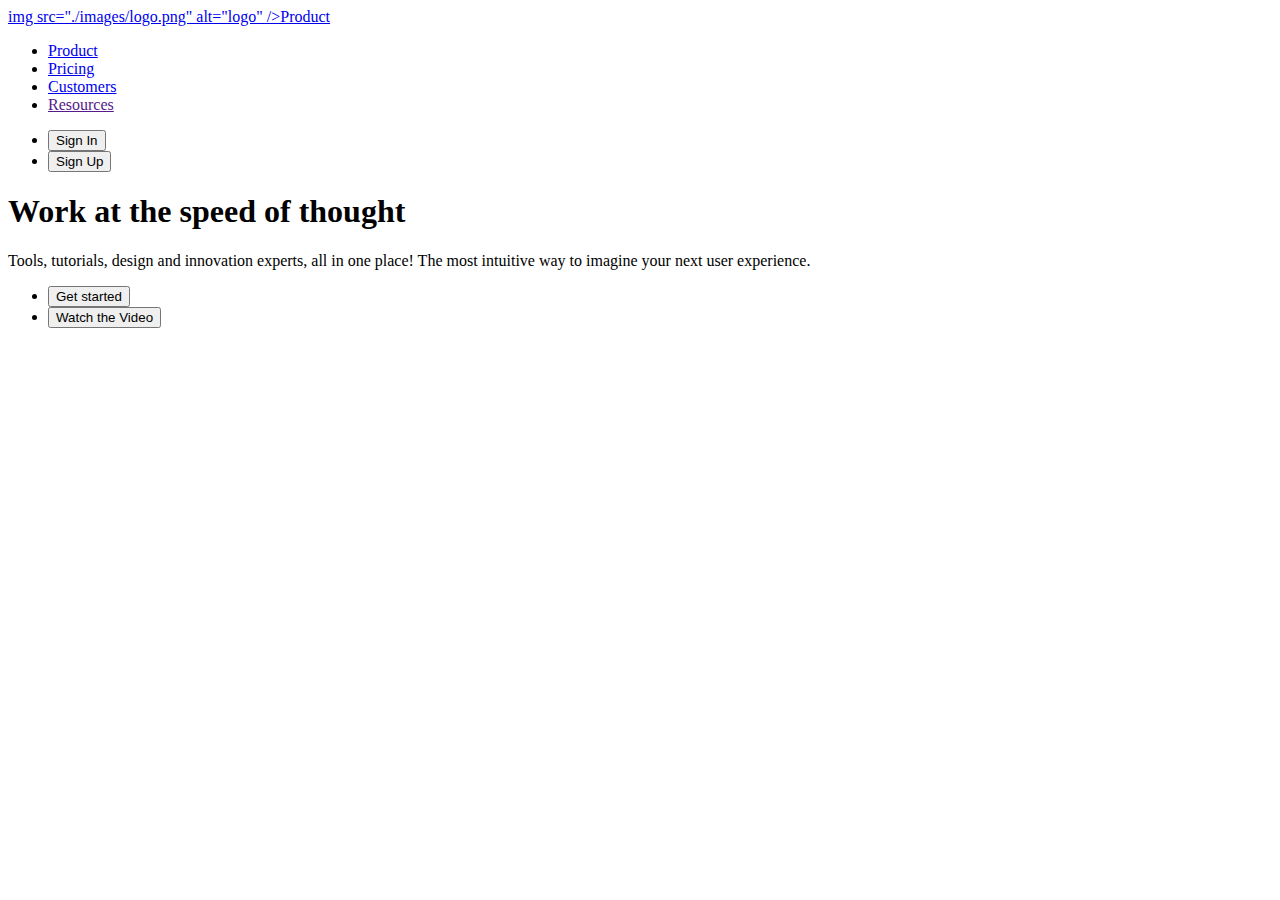
==== index.html @ 521ac5f7 "commit message" ====
<!DOCTYPE html>
<html lang="en">
  <head>
    <meta charset="UTF-8" />
    <meta name="viewport" content="width=device-width, initial-scale=1.0" />
    <title>Document</title>
  </head>
  <body>
    <header>
      <nav>
        <a href="./index.html">
          img src="./images/logo.png" alt="logo" />Product</a
        >

        <ul>
          <li><a href="./index.html">Product</a></li>
          <li><a href="./prices.html">Pricing</a></li>
          <li><a href="./customers.html">Customers</a></li>
          <li><a href="">Resources</a></li>
        </ul>
      </nav>
      <ul>
        <li><button>Sign In</button></li>
        <li><button>Sign Up</button></li>
      </ul>
    </header>
    <main>
      <section>
        <h1>Work at the speed of thought</h1>
        <p>
          Tools, tutorials, design and innovation experts, all in one place! The
          most intuitive way to imagine your next user experience.
        </p>
        <ul>
          <li><button>Get started</button></li>
          <li><button>Watch the Video</button></li>
        </ul>
      </section>
    </main>
    <footer></footer>
  </body>
</html>
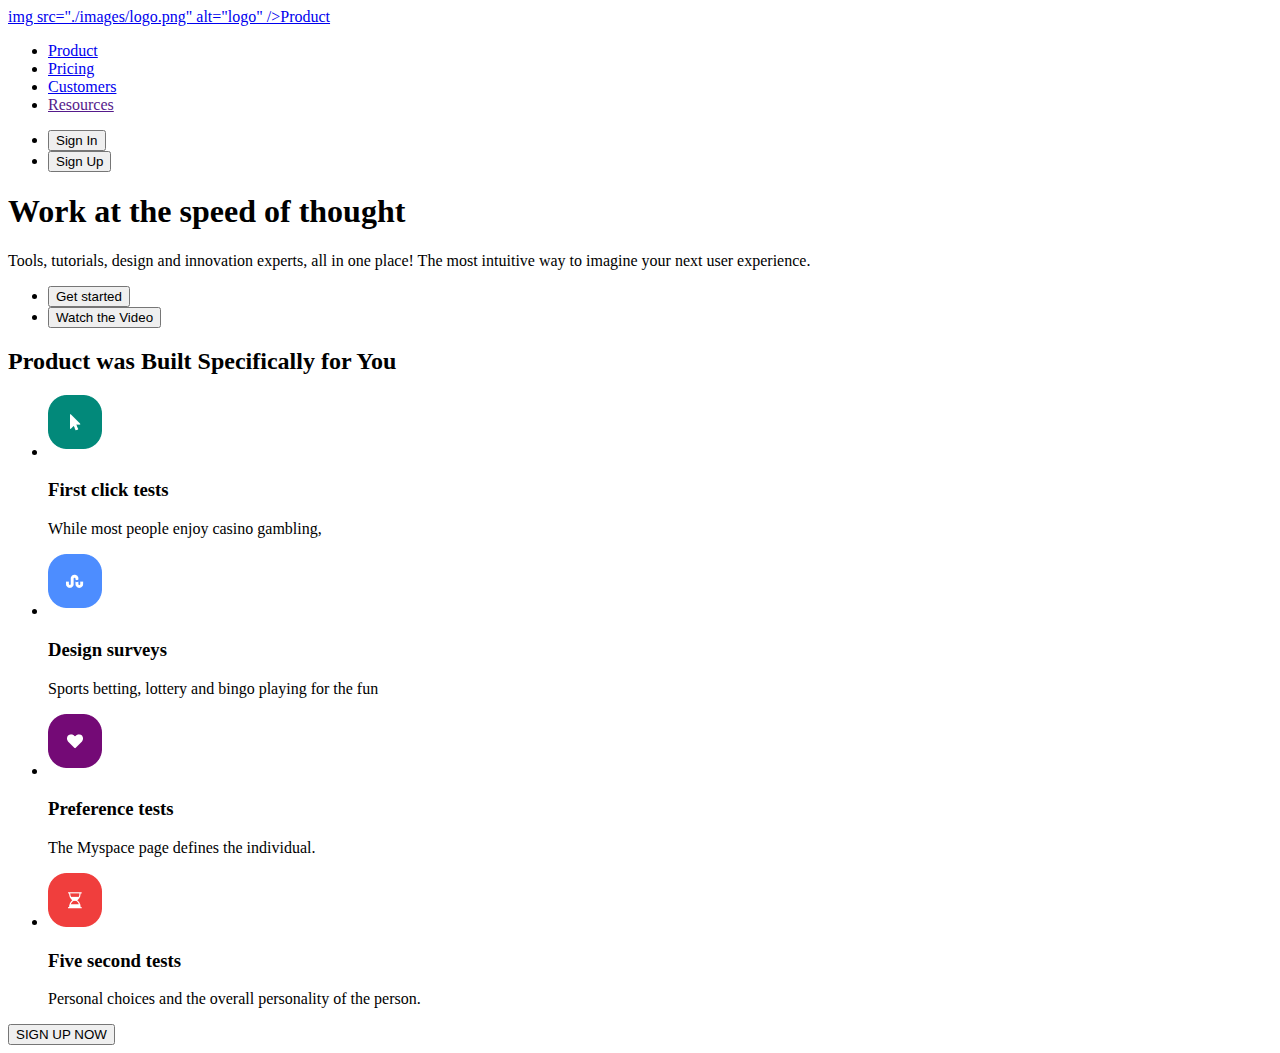
==== commit 3ded54c7: "commit message" ====
--- a/index.html
+++ b/index.html
@@ -36,6 +36,39 @@
           <li><button>Watch the Video</button></li>
         </ul>
       </section>
+      <section>
+        <h2>Product  was Built Specifically for You</h2>
+        <ul>
+          <li>
+            <img src="./images/icon-1.png" alt="" />
+            <h3>First click tests</h3>
+            <p>
+              While most people enjoy casino gambling,
+            </p>
+          </li>
+          <li>
+            <img src="./images/icon-2.png" alt="" />
+            <h3>Design surveys</h3>
+            <p>
+              Sports betting, lottery and bingo playing for the fun
+            </p>
+          </li>
+          <li>
+            <img src="./images/icon-3.png" alt="" />
+            <h3>Preference tests</h3>
+            <p>
+              The Myspace page defines the individual.
+            </p>
+          </li>
+          <li>
+            <img src="./images/icon-4.png" alt="" />
+            <h3>Five second tests</h3>
+            <p>
+              Personal choices and the overall personality of the person. 
+            </p>
+          </li>
+        </ul>
+        <button>SIGN UP NOW</button>
     </main>
     <footer></footer>
   </body>
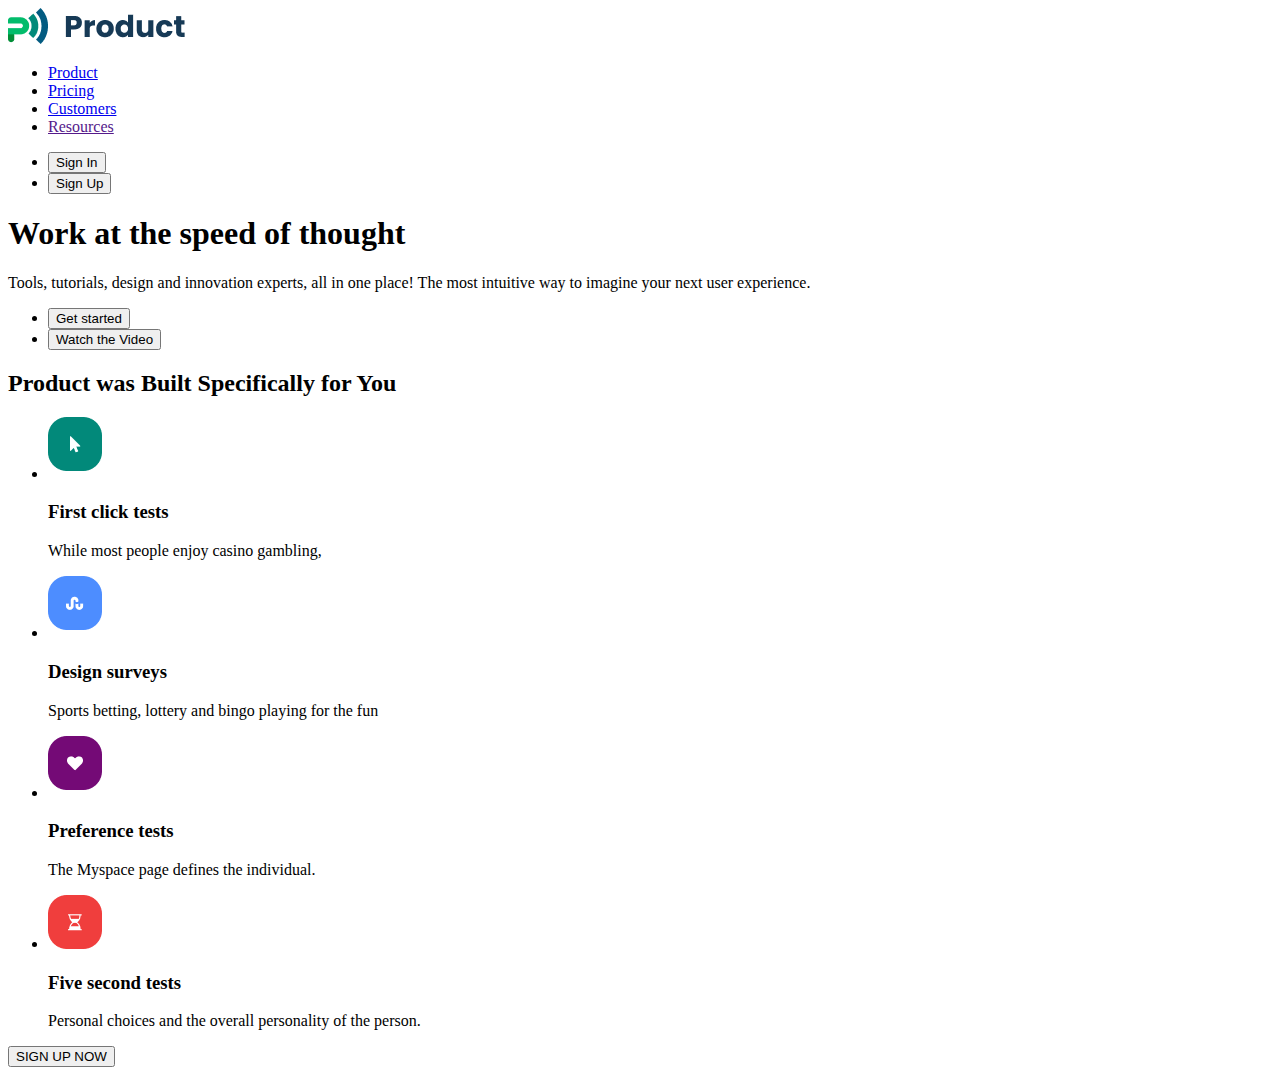
==== commit 0d387e07: "commit message" ====
--- a/index.html
+++ b/index.html
@@ -9,8 +9,8 @@
     <header>
       <nav>
         <a href="./index.html">
-          img src="./images/logo.png" alt="logo" />Product</a
-        >
+          <img src="./images/logo.png" alt="logo" />
+        </a>
 
         <ul>
           <li><a href="./index.html">Product</a></li>
@@ -36,40 +36,32 @@
           <li><button>Watch the Video</button></li>
         </ul>
       </section>
-      <section>
-        <h2>Product  was Built Specifically for You</h2>
-        <ul>
-          <li>
-            <img src="./images/icon-1.png" alt="" />
-            <h3>First click tests</h3>
-            <p>
-              While most people enjoy casino gambling,
-            </p>
-          </li>
-          <li>
-            <img src="./images/icon-2.png" alt="" />
-            <h3>Design surveys</h3>
-            <p>
-              Sports betting, lottery and bingo playing for the fun
-            </p>
-          </li>
-          <li>
-            <img src="./images/icon-3.png" alt="" />
-            <h3>Preference tests</h3>
-            <p>
-              The Myspace page defines the individual.
-            </p>
-          </li>
-          <li>
-            <img src="./images/icon-4.png" alt="" />
-            <h3>Five second tests</h3>
-            <p>
-              Personal choices and the overall personality of the person. 
-            </p>
-          </li>
-        </ul>
-        <button>SIGN UP NOW</button>
     </main>
-    <footer></footer>
+    <section>
+      <h2>Product was Built Specifically for You</h2>
+      <ul>
+        <li>
+          <img src="./images/icon-1.png" alt="" />
+          <h3>First click tests</h3>
+          <p>While most people enjoy casino gambling,</p>
+        </li>
+        <li>
+          <img src="./images/icon-2.png" alt="" />
+          <h3>Design surveys</h3>
+          <p>Sports betting, lottery and bingo playing for the fun</p>
+        </li>
+        <li>
+          <img src="./images/icon-3.png" alt="" />
+          <h3>Preference tests</h3>
+          <p>The Myspace page defines the individual.</p>
+        </li>
+        <li>
+          <img src="./images/icon-4.png" alt="" />
+          <h3>Five second tests</h3>
+          <p>Personal choices and the overall personality of the person.</p>
+        </li>
+      </ul>
+      <button>SIGN UP NOW</button>
+    </section>
   </body>
 </html>
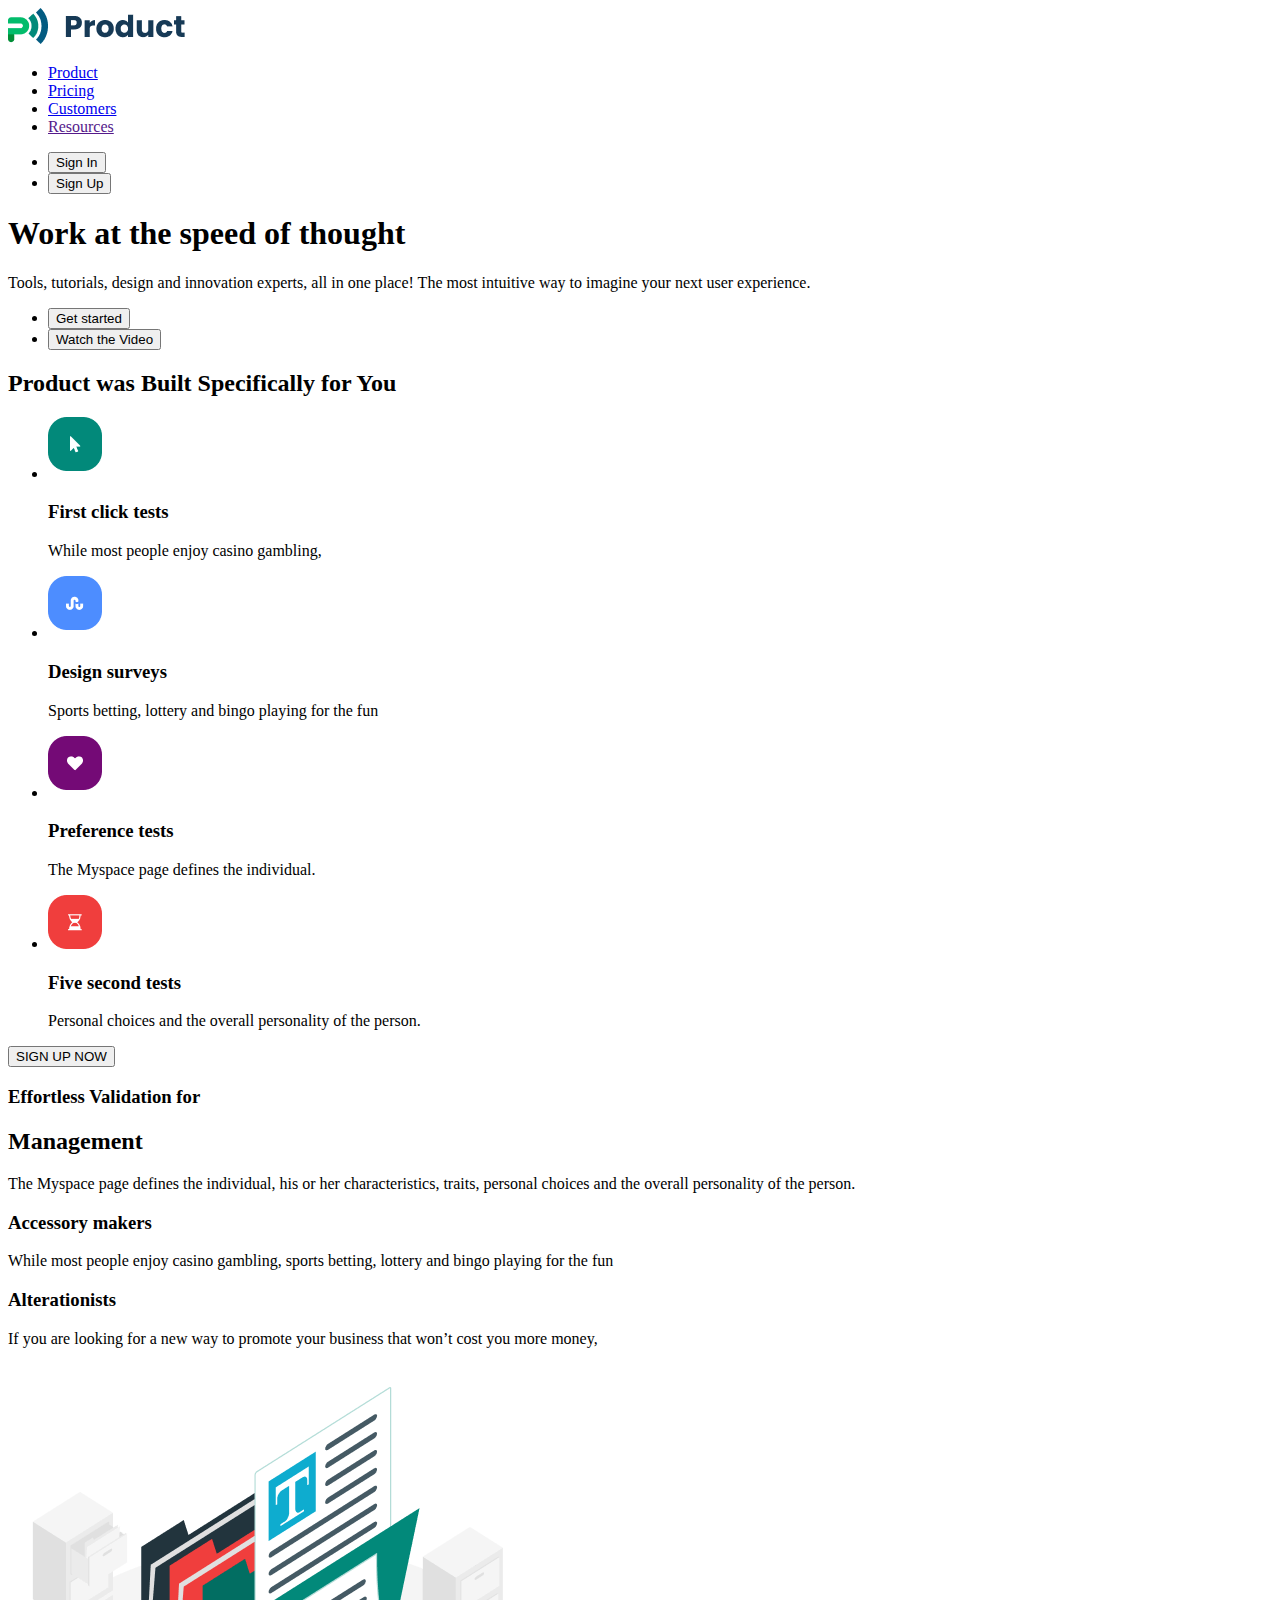
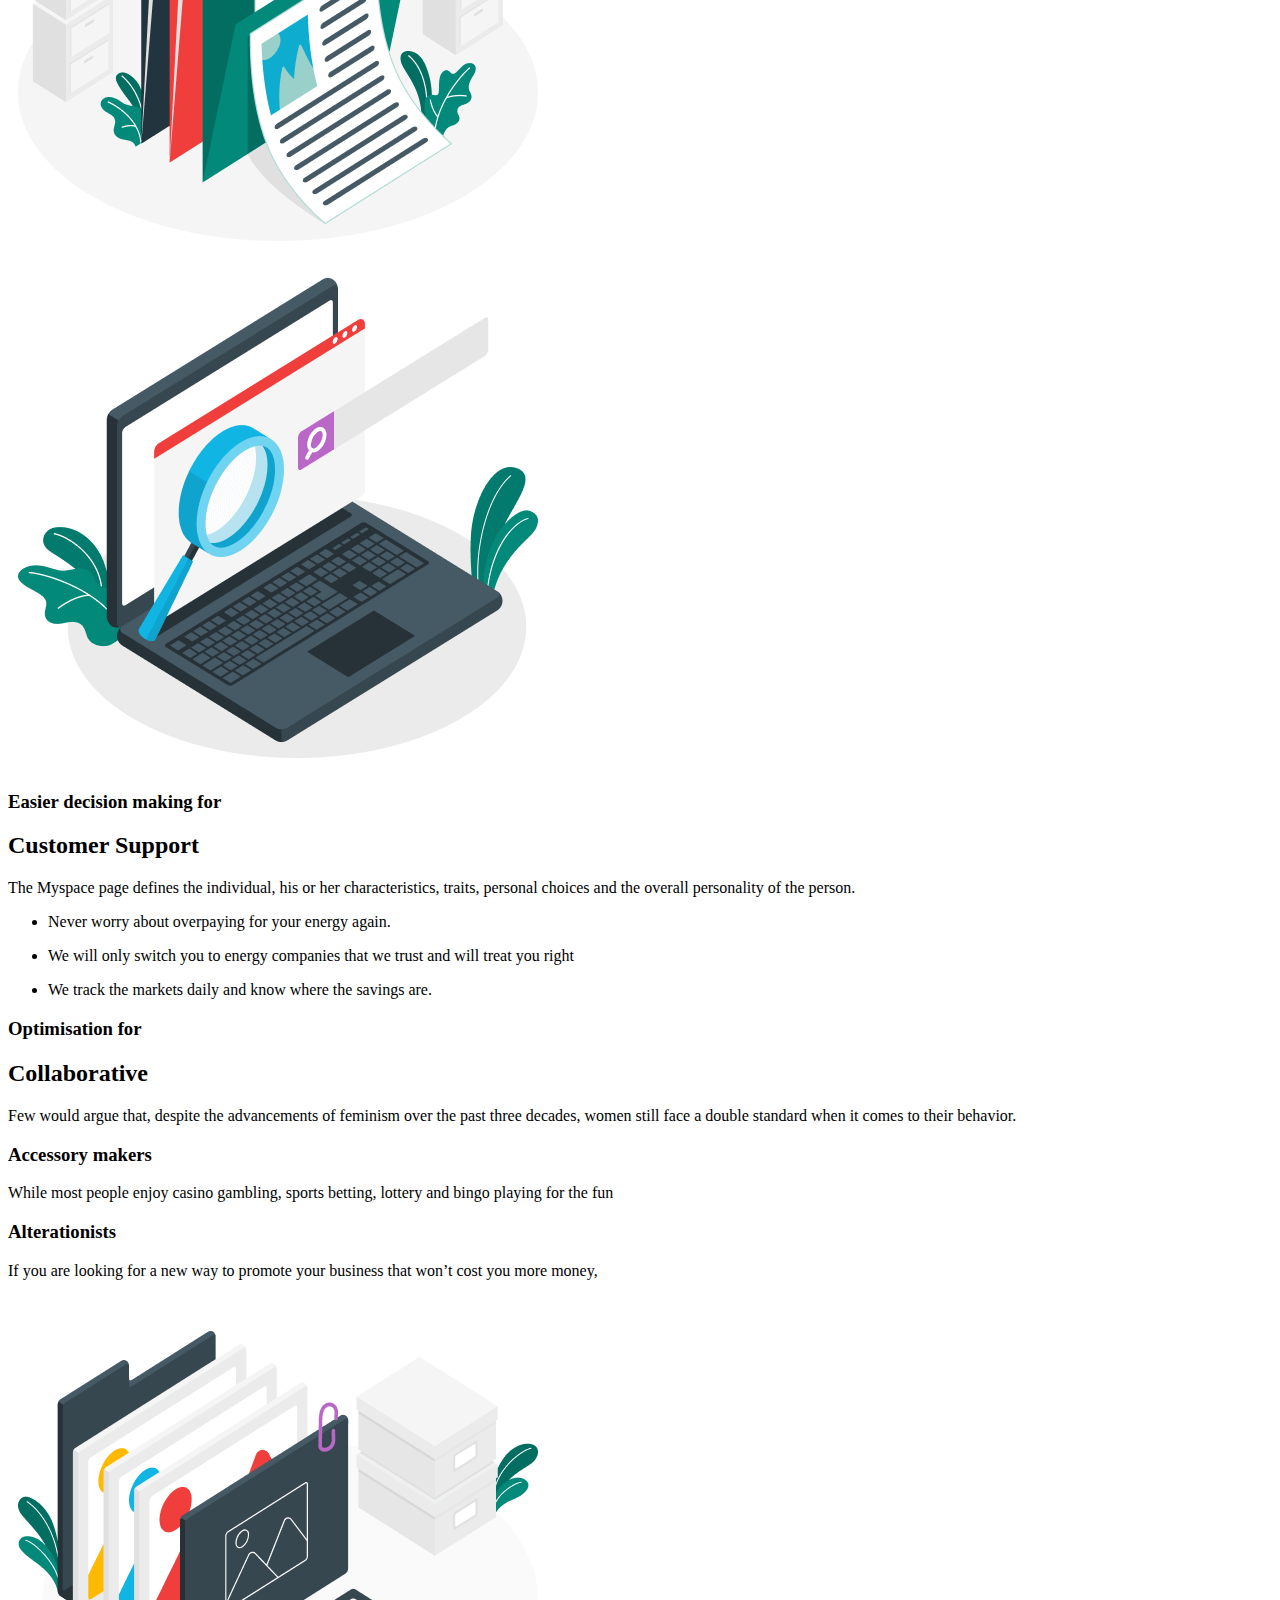
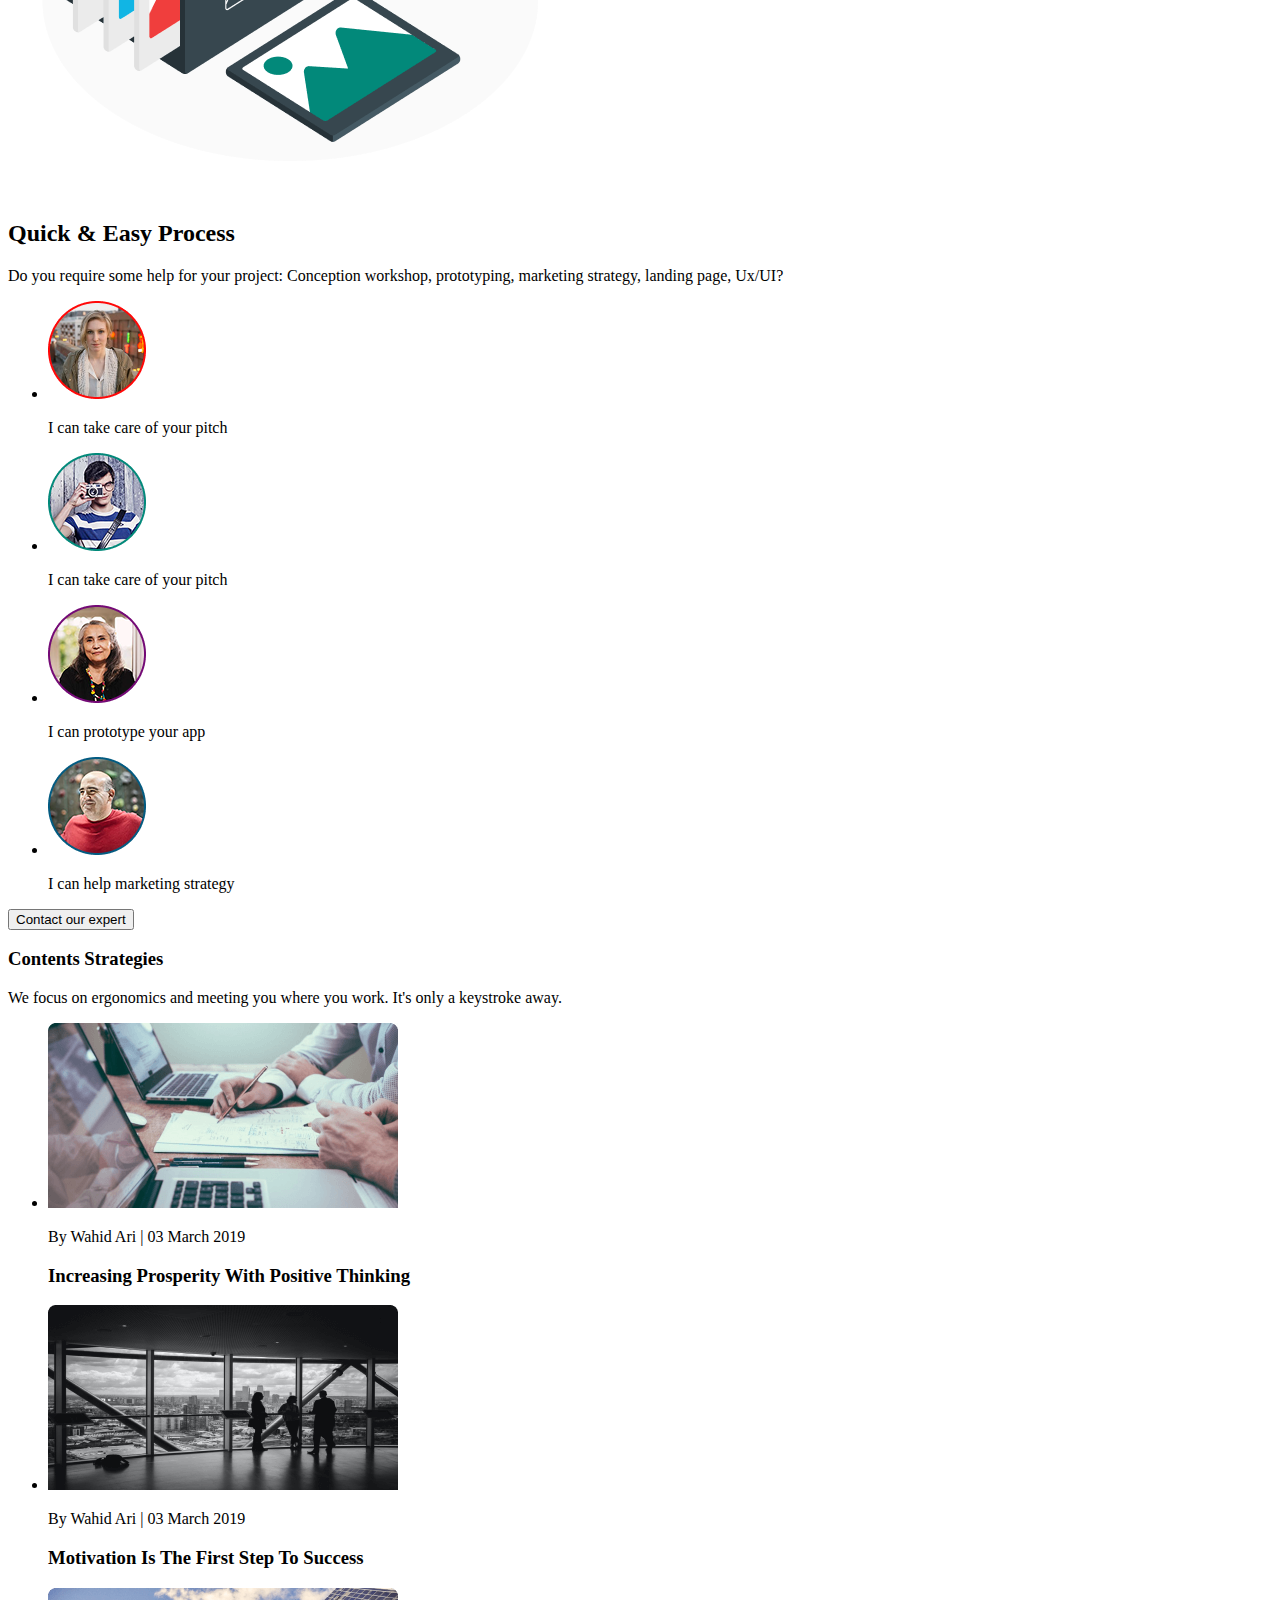
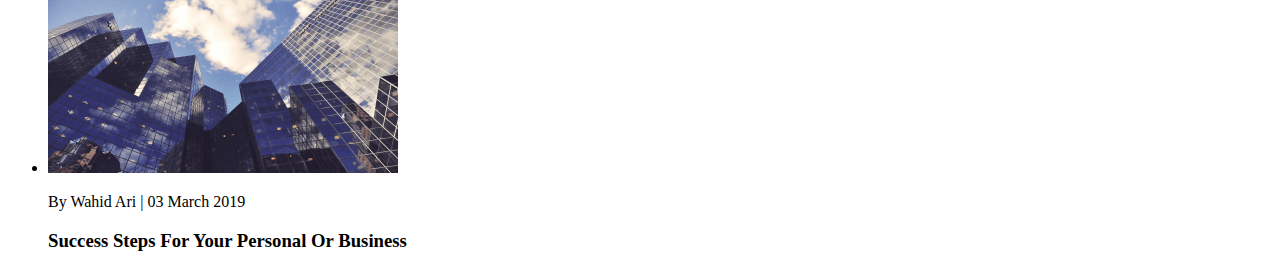
==== commit 7a223118: "commit message" ====
--- a/index.html
+++ b/index.html
@@ -63,5 +63,113 @@
       </ul>
       <button>SIGN UP NOW</button>
     </section>
+    <section>
+        <h3>Effortless Validation for</h3>
+      <h2>Management</h2>
+      <p>The Myspace page defines the individual, his or her characteristics, traits, personal choices and the overall personality of the person. </p>
+      <h3>Accessory makers</h3>
+      <p>While most people enjoy casino gambling, sports betting, lottery and bingo playing for the fun</p>
+      <h3>Alterationists</h3>
+      <p>If you are looking for a new way to promote your business that won’t cost you more money, </p>
+      <img src="./images/management-img.png" alt="" />
+    </section>
+      <section>
+        <img src="./images/support-img.png" alt="" />
+        <h3>Easier decision making for</h3>
+        <h2>Customer Support</h2>
+        <p>The Myspace page defines the individual, his or her characteristics, traits, personal choices and the overall personality of the person. </p>
+        <ul>
+            <li>
+              <p>
+               Never worry about overpaying for your energy again. 
+              </p>
+            </li>
+            <li>
+              <p>
+              We will only switch you to energy companies that we trust and will treat you right  
+              </p>
+            </li>
+            <li>
+              <p>
+              We track the markets daily and know where the savings are.  
+              </p>
+            </li>
+          </ul>
+        </section>
+
+<section>
+    <h3>Optimisation for</h3>
+      <h2>Collaborative</h2>
+      <p>Few would argue that, despite the advancements of feminism over the past three decades, women still face a double standard when it comes to their behavior. </p>
+      <h3>Accessory makers</h3>
+      <p>While most people enjoy casino gambling, sports betting, lottery and bingo playing for the fun</p>
+      <h3>Alterationists</h3>
+      <p>If you are looking for a new way to promote your business that won’t cost you more money, </p>
+      <img src="./images/collaboration-img.png" alt="" />
+    </section>
+
+  
+    
+
+
+    <section>
+        <h2>Quick & Easy Process</h2>
+        <p>
+Do you require some help for your project: Conception workshop,
+prototyping, marketing strategy, landing page, Ux/UI?</p>
+        <ul>
+            <li>
+              <img src="./images/avatar-one.png" alt="" />
+              <p>
+                I can take care of your pitch
+              </p>
+            </li>
+            <li>
+                <img src="./images/avatar-two.png" alt="" />
+              <p>
+                I can take care of your pitch
+              </p>
+            </li>
+            <li>
+              <img src="./images/avatar-three.png" alt="" />
+
+              <p>
+                I can prototype your app
+              </p>
+            </li>
+            <li>
+              <img src="./images/avatar-four.png" alt="" />
+              <p>
+                I can help marketing strategy
+              </p>
+            </li>
+          </ul>
+          <button>Contact our expert</button>
+    </section>
+
+    <section>
+        <h3>Contents Strategies</h3>
+
+        <p>We focus on ergonomics and meeting you where you work. It's only a keystroke away.  </p>
+        <ul>
+            <li>
+                <img src="./images/image-one.png" alt="" />
+              <p>By Wahid Ari |  03 March 2019</p> 
+        
+              <h3>Increasing Prosperity With Positive Thinking</h3>
+            </li>
+            <li>
+                <img src="./images/image-two.png" alt="" />
+              <p>By Wahid Ari | 03 March 2019
+              </p>
+              <h3>Motivation Is The First Step To Success</h3>
+            </li>
+            <li>
+                <img src="./images/image-three.png" alt="" />
+              <p>By Wahid Ari | 03 March 2019
+              </p>
+              <h3>Success Steps For Your Personal Or Business</h3>
+            </li>
+          </ul>
   </body>
 </html>
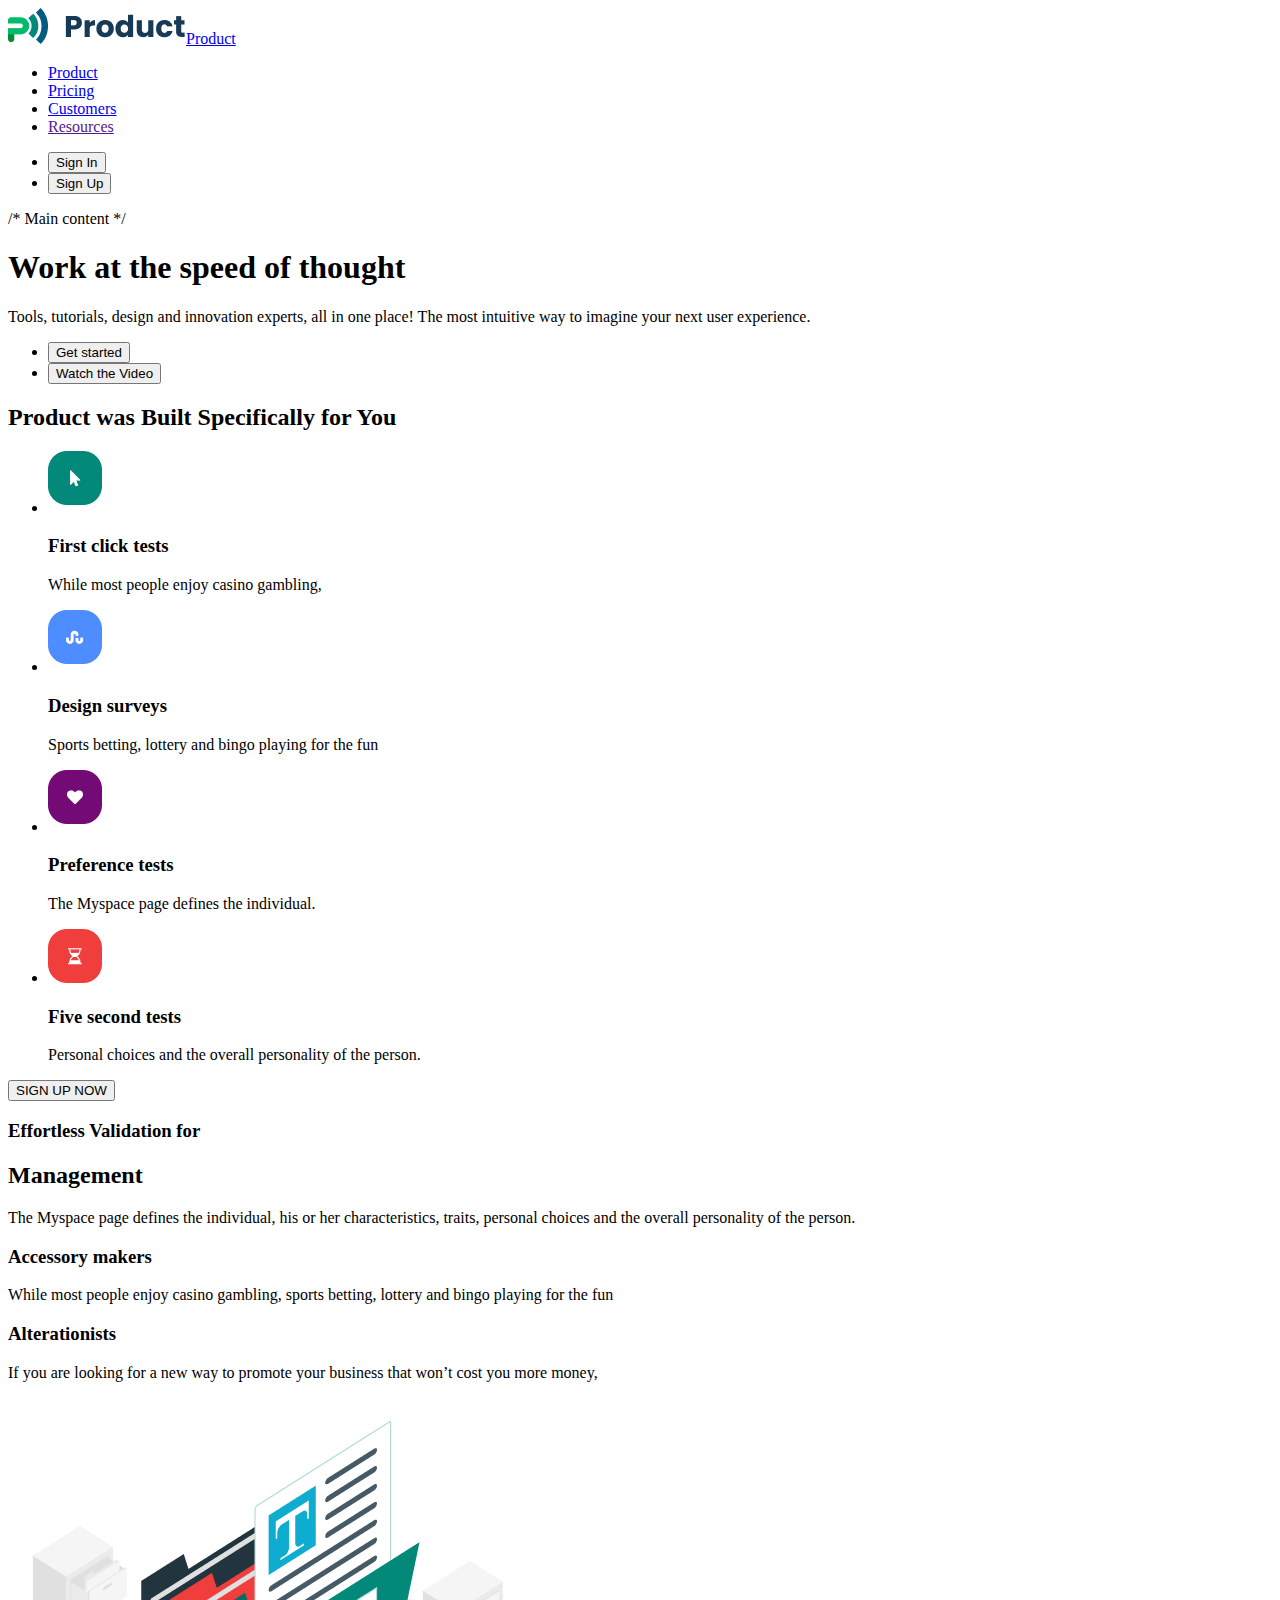
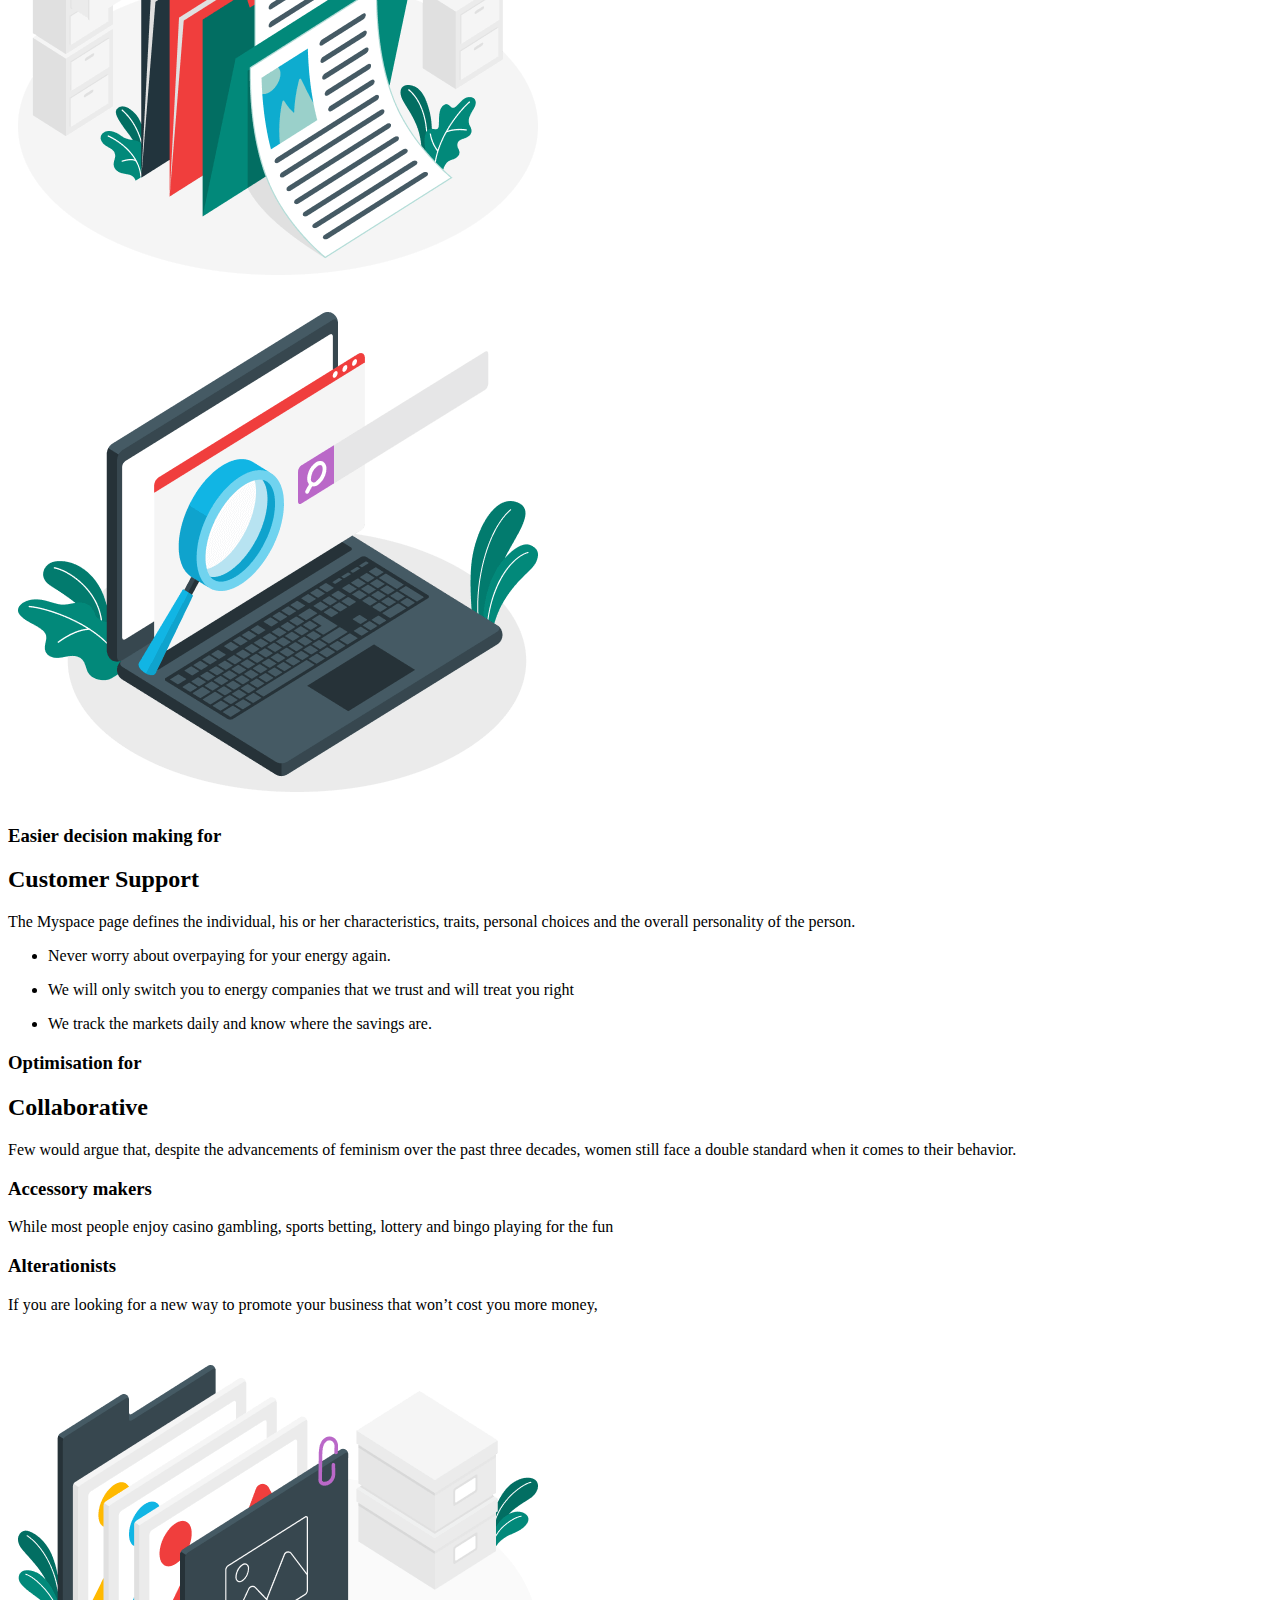
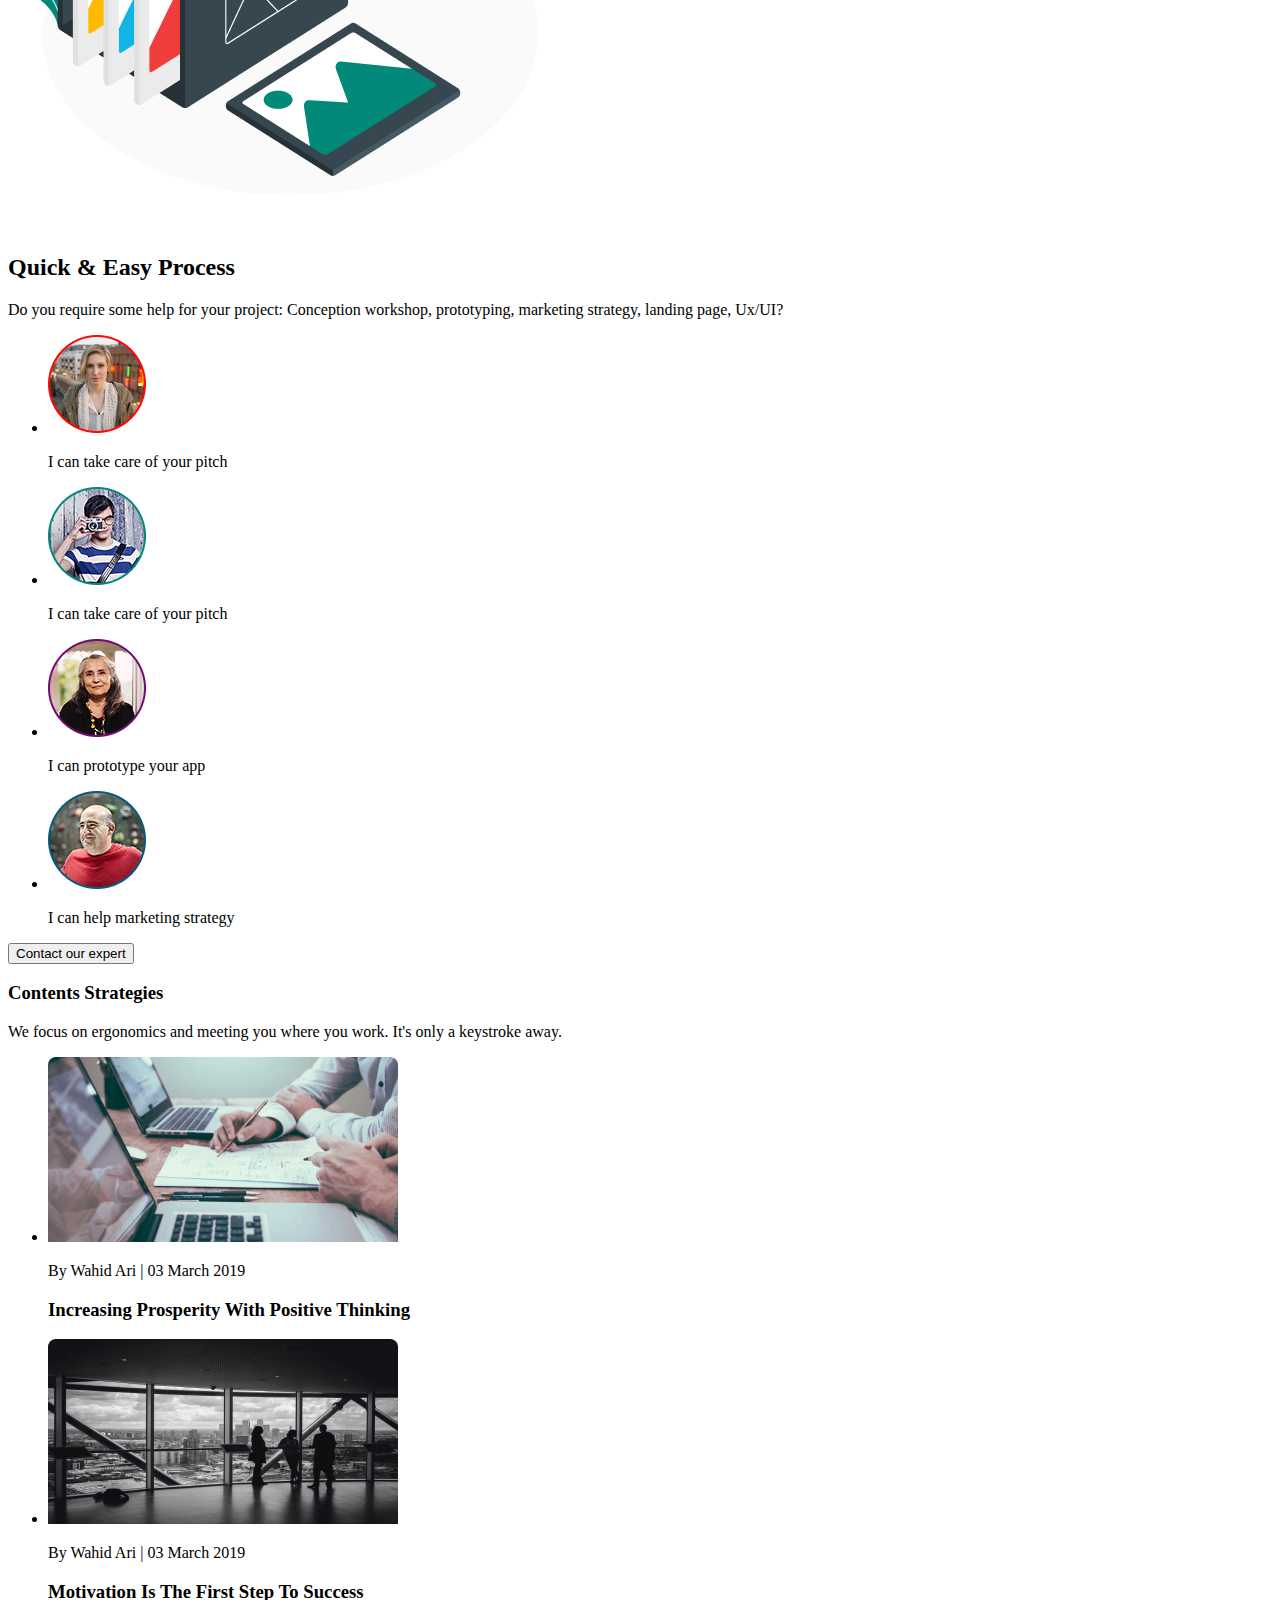
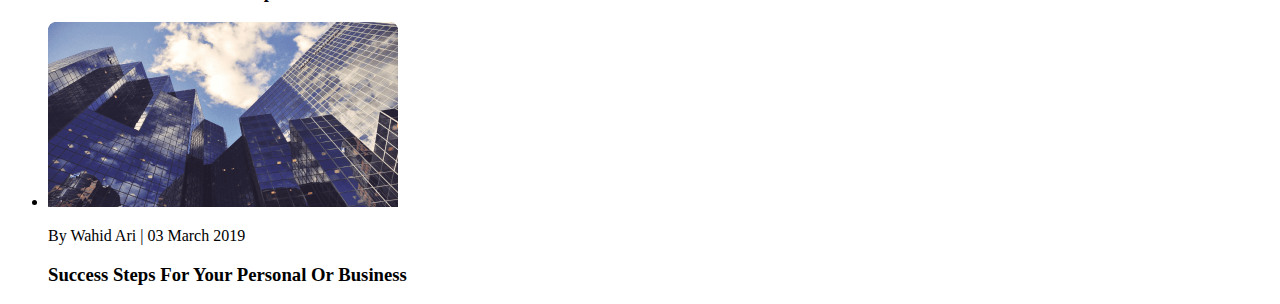
==== commit 181b48c7: "commit message" ====
--- a/index.html
+++ b/index.html
@@ -4,26 +4,57 @@
     <meta charset="UTF-8" />
     <meta name="viewport" content="width=device-width, initial-scale=1.0" />
     <title>Document</title>
+
+    <!-- Normalizer -->
+    <link
+      rel="stylesheet"
+      href="https://cdnjs.cloudflare.com/ajax/libs/modern-normalize/3.0.1/modern-normalize.min.css"
+      integrity="sha512-q6WgHqiHlKyOqslT/lgBgodhd03Wp4BEqKeW6nNtlOY4quzyG3VoQKFrieaCeSnuVseNKRGpGeDU3qPmabCANg=="
+      crossorigin="anonymous"
+      referrerpolicy="no-referrer"
+    />
+    <link rel="preconnect" href="https://fonts.googleapis.com" />
+    <link rel="preconnect" href="https://fonts.gstatic.com" crossorigin />
+    <link
+      href="https://fonts.googleapis.com/css2?family=Inter:opsz,wght@14..32,100..900&family=Montserrat:wght@100..900&family=Poppins:wght@400;500;600;700&display=swap"
+      rel="stylesheet" />
+    <link rel="stylesheet" href="./css/styles.css" />
+    <title>Bisness promotion</title>
   </head>
+
   <body>
-    <header>
-      <nav>
-        <a href="./index.html">
-          <img src="./images/logo.png" alt="logo" />
+    <header class="header">
+      <div class="container header-container"></div>
+      <nav class="navigation">
+                <a href="./index.html" class="header-logo">
+          <img src="./images/logo.png" alt="logo" />Product
         </a>
 
-        <ul>
-          <li><a href="./index.html">Product</a></li>
-          <li><a href="./prices.html">Pricing</a></li>
-          <li><a href="./customers.html">Customers</a></li>
-          <li><a href="">Resources</a></li>
+        <ul class="nav-list">
+          <li class="nav-list-item">
+            <a class="nav-item-link active" href="./index.html">Product</a>
+          </li>
+          <li class="nav-list-item">
+            <a class="nav-item-link" href="./pricises.html">Pricing</a>
+          </li>
+          <li class="nav-list-item">
+            <a class="nav-item-link" href="./customers.html">Customers</a>
+          </li>
+          <li class="nav-list-item">
+            <a class="nav-item-link" href="">Resources</a>
+          </li>
         </ul>
       </nav>
-      <ul>
-        <li><button>Sign In</button></li>
-        <li><button>Sign Up</button></li>
+
+      <ul class="list-btn">
+        <li class="list-btn-item"><button type="button" class="list-btn-sign">Sign In</button></li>
+        <li class="list-btn-item"><button type="button" class="list-btn-sign-second">Sign Up</button></li>
       </ul>
+    </div>
     </header>
+
+    /* Main content */
+    
     <main>
       <section>
         <h1>Work at the speed of thought</h1>
@@ -108,9 +139,6 @@
       <img src="./images/collaboration-img.png" alt="" />
     </section>
 
-  
-    
-
 
     <section>
         <h2>Quick & Easy Process</h2>
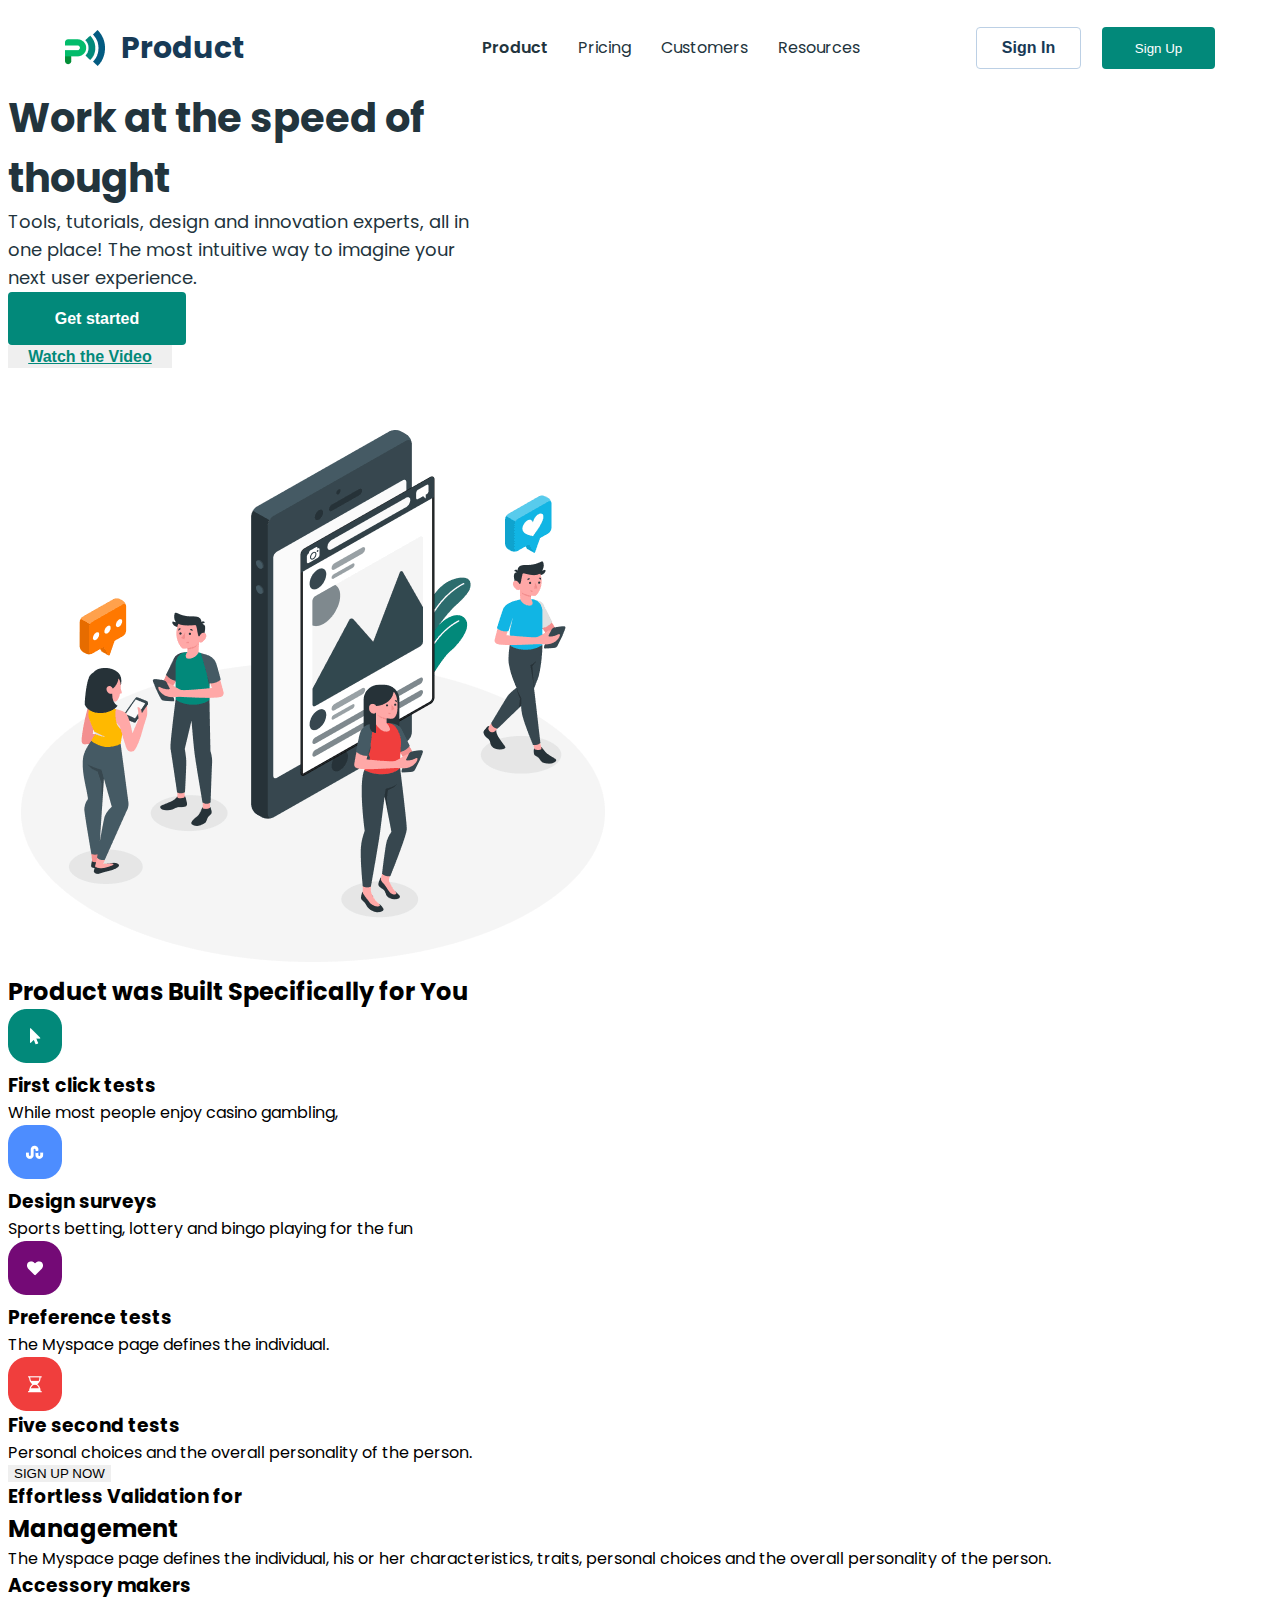
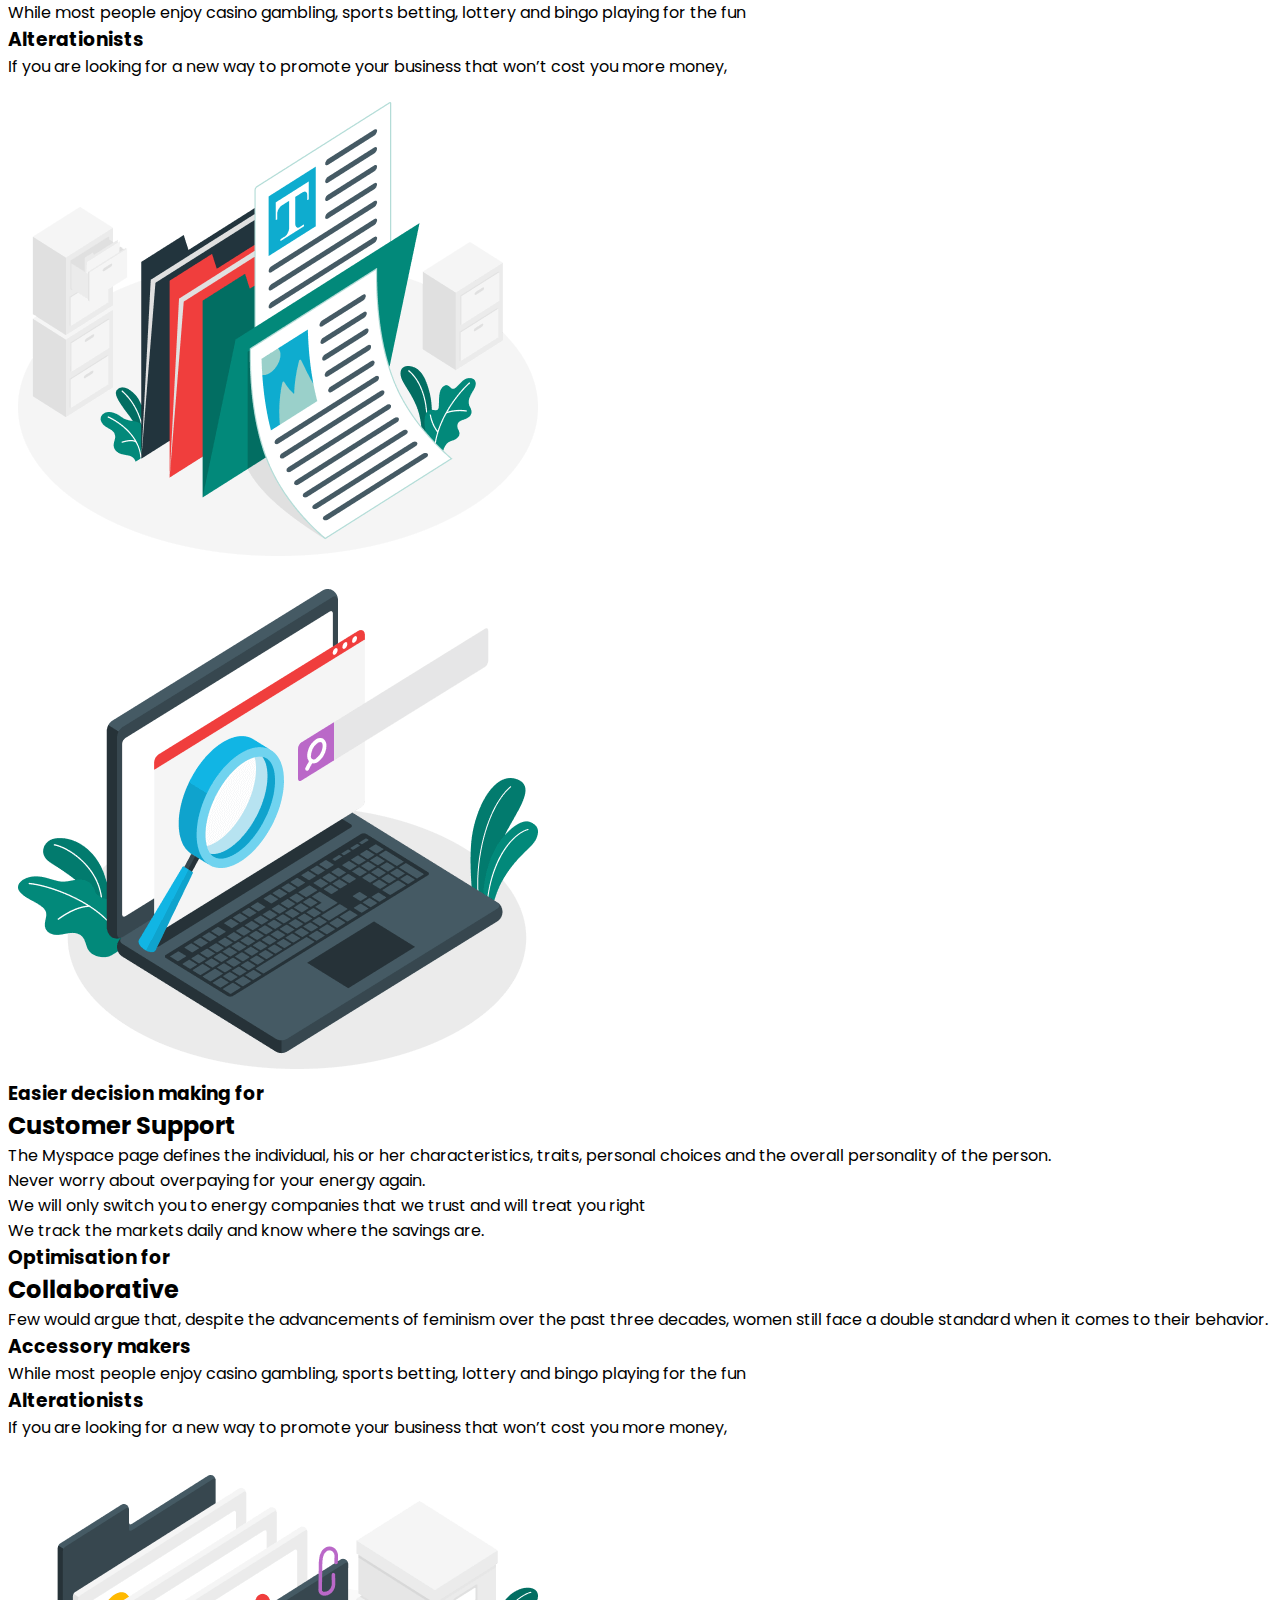
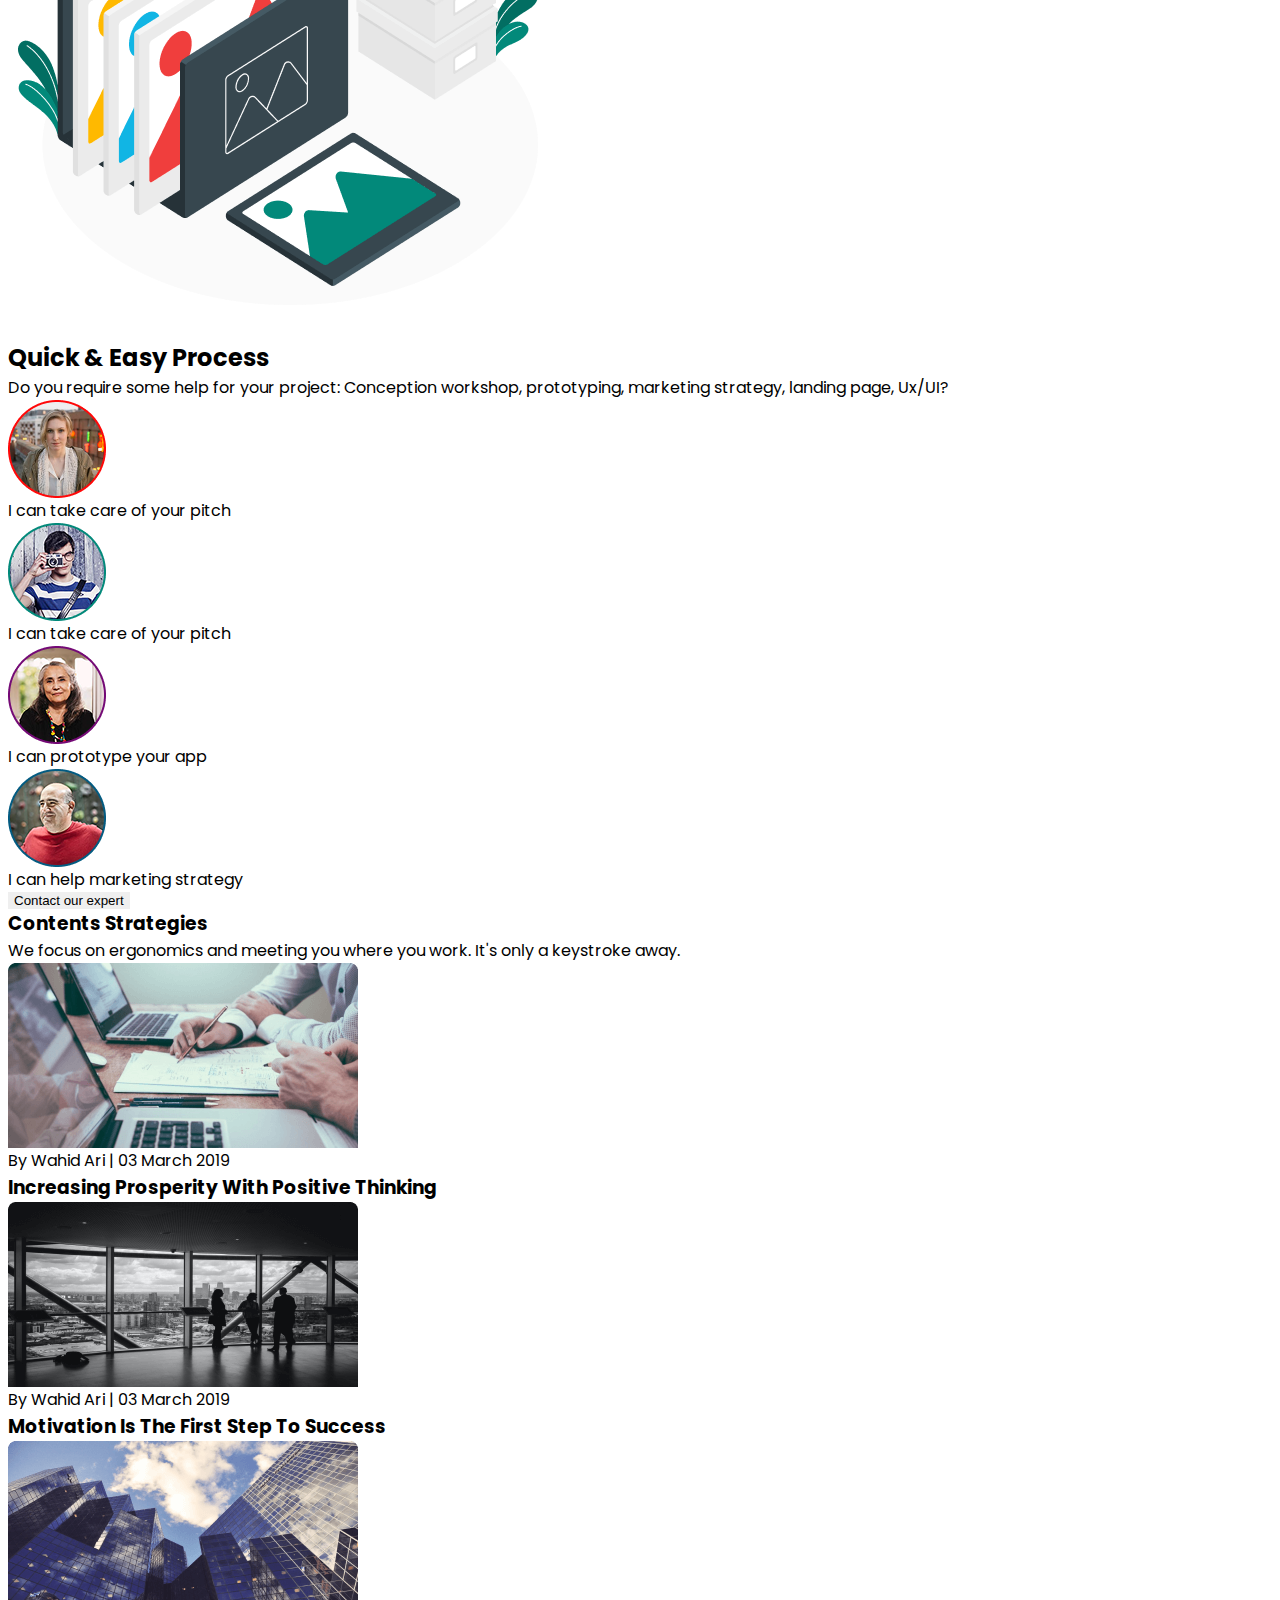
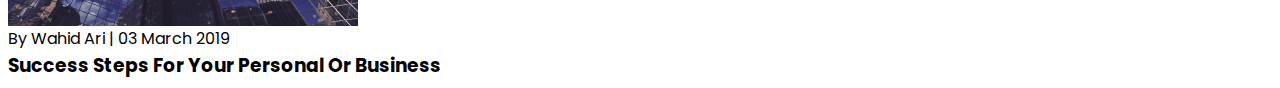
==== commit e02cbcc5: "commit message" ====
--- a/index.html
+++ b/index.html
@@ -24,10 +24,10 @@
 
   <body>
     <header class="header">
-      <div class="container header-container"></div>
+      <div class="container header-container">
       <nav class="navigation">
                 <a href="./index.html" class="header-logo">
-          <img src="./images/logo.png" alt="logo" />Product
+          <img src="./images/logologo.png" alt="logo" />Product
         </a>
 
         <ul class="nav-list">
@@ -53,19 +53,22 @@
     </div>
     </header>
 
-    /* Main content */
+    
     
     <main>
-      <section>
-        <h1>Work at the speed of thought</h1>
-        <p>
+      <section class="work">
+        <div class="work-work">
+        <h1 class="hero-work">Work at the speed of thought</h1>
+        <p class="hero-text">
           Tools, tutorials, design and innovation experts, all in one place! The
           most intuitive way to imagine your next user experience.
-        </p>
-        <ul>
-          <li><button>Get started</button></li>
-          <li><button>Watch the Video</button></li>
+        </p> 
+        <ul>
+          <li class="list-btn-w"><button type="button" class="list-btn-work">Get started</button></li>
+          <li class="list-btn-w"><button type="button" class="list-btn-work-two">Watch the Video</button></li>
         </ul>
+      </div>
+        <img src="./images/hero-img.png" alt="people" />
       </section>
     </main>
     <section>
--- a/css/styles.css
+++ b/css/styles.css
@@ -0,0 +1,158 @@
+body {
+  font-family: "Poppins", sans-serif;
+}
+
+a {
+  text-decoration: none;
+}
+
+ol,
+ul {
+  margin: 0;
+  padding: 0;
+  list-style: none;
+}
+
+h1,
+h2,
+h3,
+h4,
+h5,
+h6,
+p {
+  margin-top: 0;
+  margin-bottom: 0;
+}
+
+img {
+  display: block;
+}
+
+button {
+  display: block;
+  cursor: pointer;
+  border: none;
+}
+
+.header {
+}
+
+.container {
+  width: 1150px;
+  padding: 0 20px;
+  margin: 0 auto;
+}
+
+.header-container {
+  display: flex;
+}
+
+.navigation {
+  display: flex;
+}
+
+.header-logo {
+  font-weight: 700;
+  font-size: 30px;
+  line-height: 0.93;
+  color: #173a56;
+  gap: 16px;
+  align-items: center;
+  margin-right: 237px;
+  display: flex;
+}
+
+.nav-list {
+  display: flex;
+  gap: 30px;
+}
+
+.nav-list-item {
+  font-weight: 400;
+  font-size: 16px;
+  line-height: 1.75;
+  color: #22343d;
+}
+
+.nav-item-link {
+  padding: 26px 0;
+  display: block;
+  line-height: 1.75;
+  color: #22343d;
+}
+
+.active {
+  font-weight: 600;
+}
+
+.list-btn {
+  display: flex;
+  gap: 21px;
+  margin-left: auto;
+  align-items: center;
+}
+.list-btn-item {
+}
+.list-btn-sign {
+  border: 1px solid #bcd0e5;
+  border-radius: 4px;
+  width: 105px;
+  height: 42px;
+  background-color: #fff;
+  font-weight: 600;
+  font-size: 16px;
+  text-align: center;
+  color: #173a56;
+}
+.list-btn-sign-second {
+  border-radius: 4px;
+  width: 113px;
+  height: 42px;
+  background-color: #02897a;
+  text-align: center;
+  color: #fff;
+}
+
+.work {
+}
+
+.work-work {
+  width: 465px;
+  height: 331px;
+}
+.hero-work {
+  font-weight: 700;
+  font-size: 40px;
+  line-height: 1.5;
+  color: #22343d;
+}
+
+.hero-text {
+  font-weight: 400;
+  font-size: 18px;
+  line-height: 1.55556;
+  color: #22343d;
+}
+.list-btn-w {
+}
+
+.list-btn-work {
+  border-radius: 4px;
+  width: 178px;
+  height: 53px;
+  background: #02897a;
+  text-align: center;
+  color: #fff;
+  font-weight: 700;
+  font-size: 16px;
+}
+
+.list-btn-work-two {
+  width: 164px;
+  height: 23px;
+  font-weight: 600;
+  font-size: 16px;
+  text-decoration: underline;
+  text-decoration-skip-ink: none;
+  color: #02897a;
+}
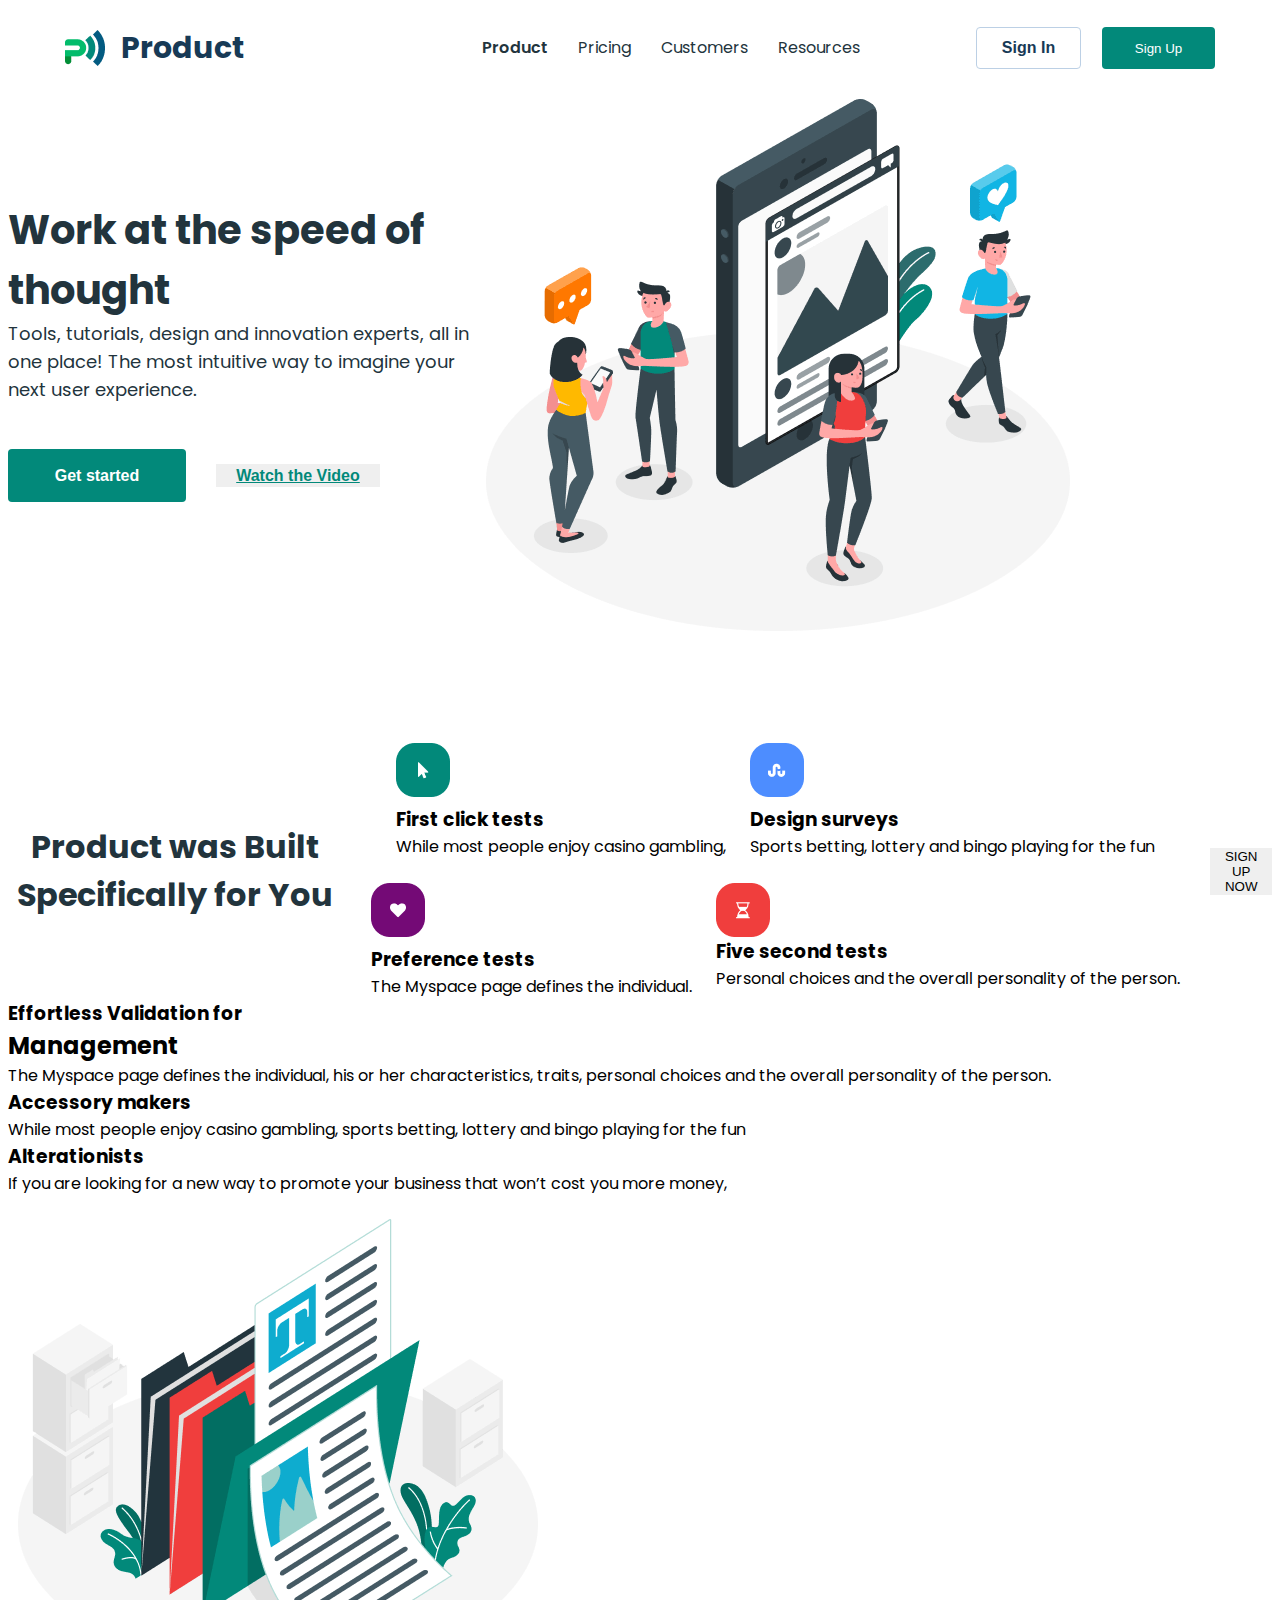
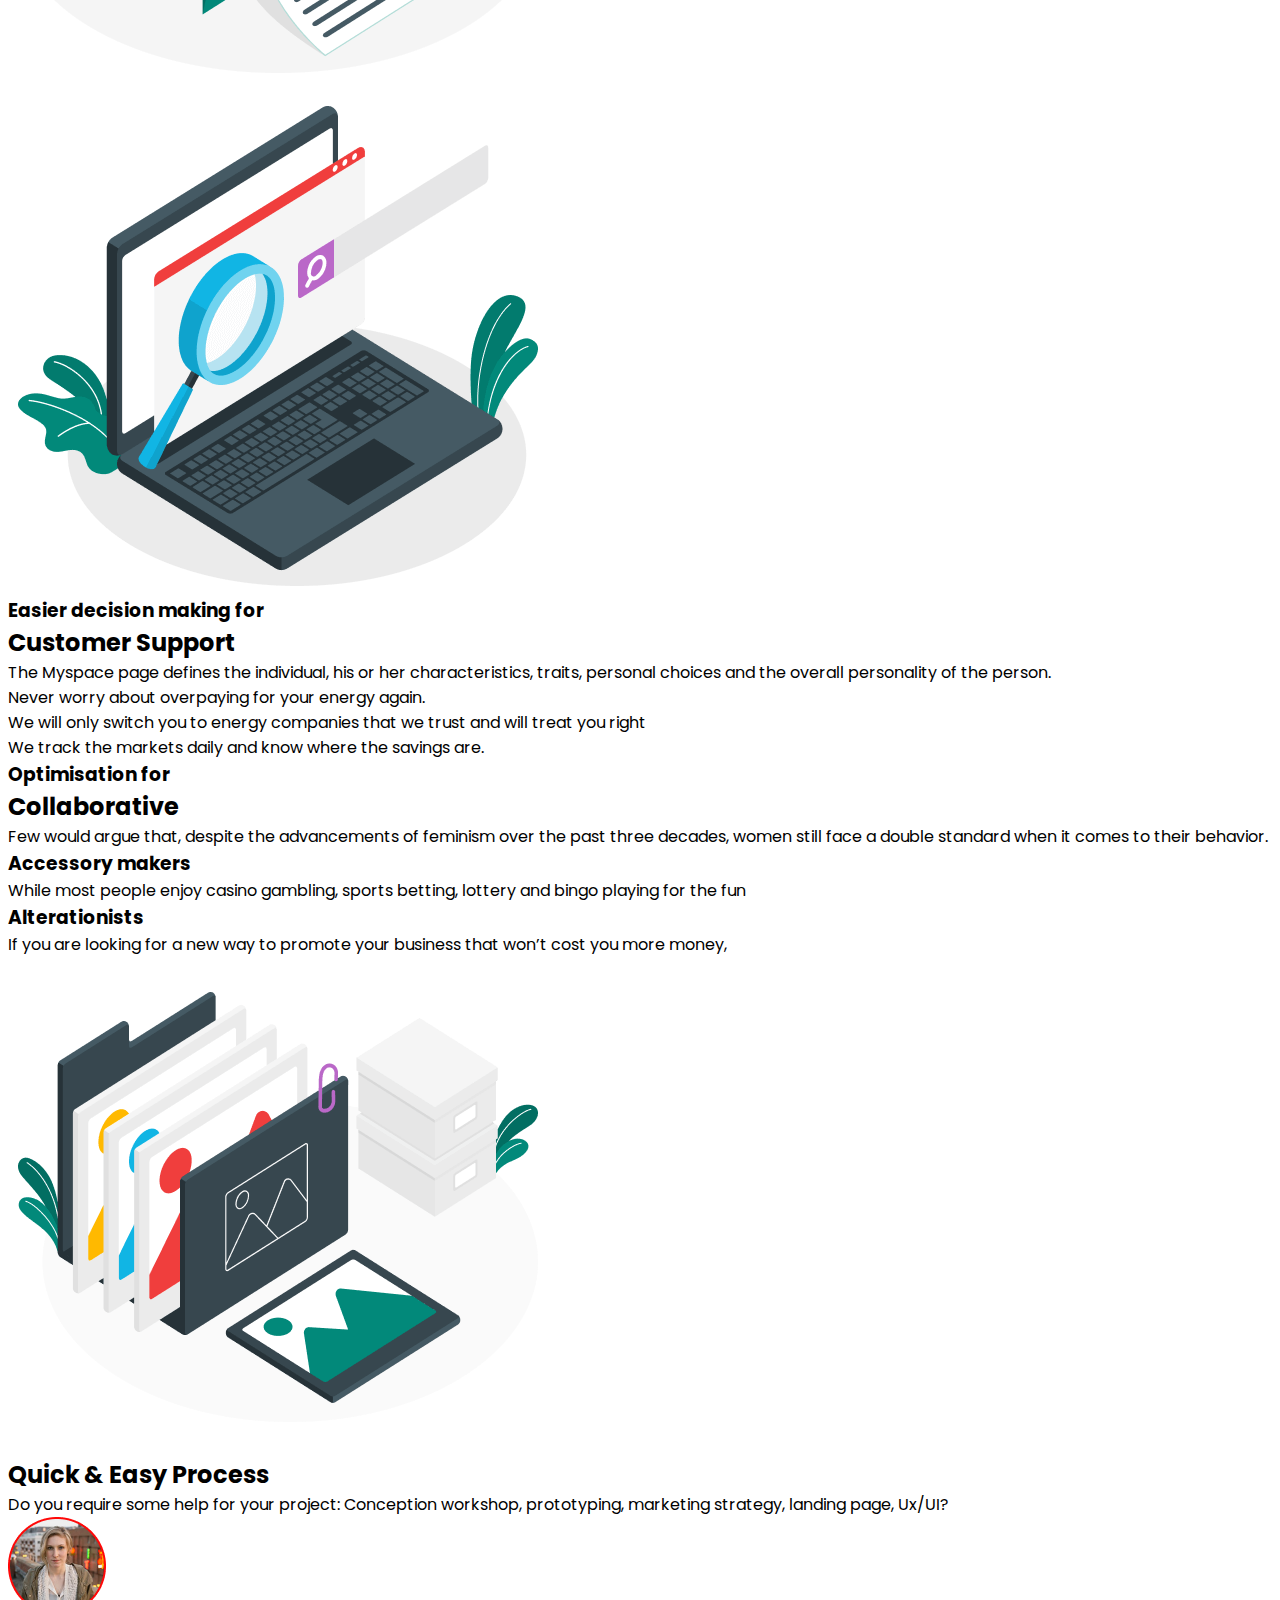
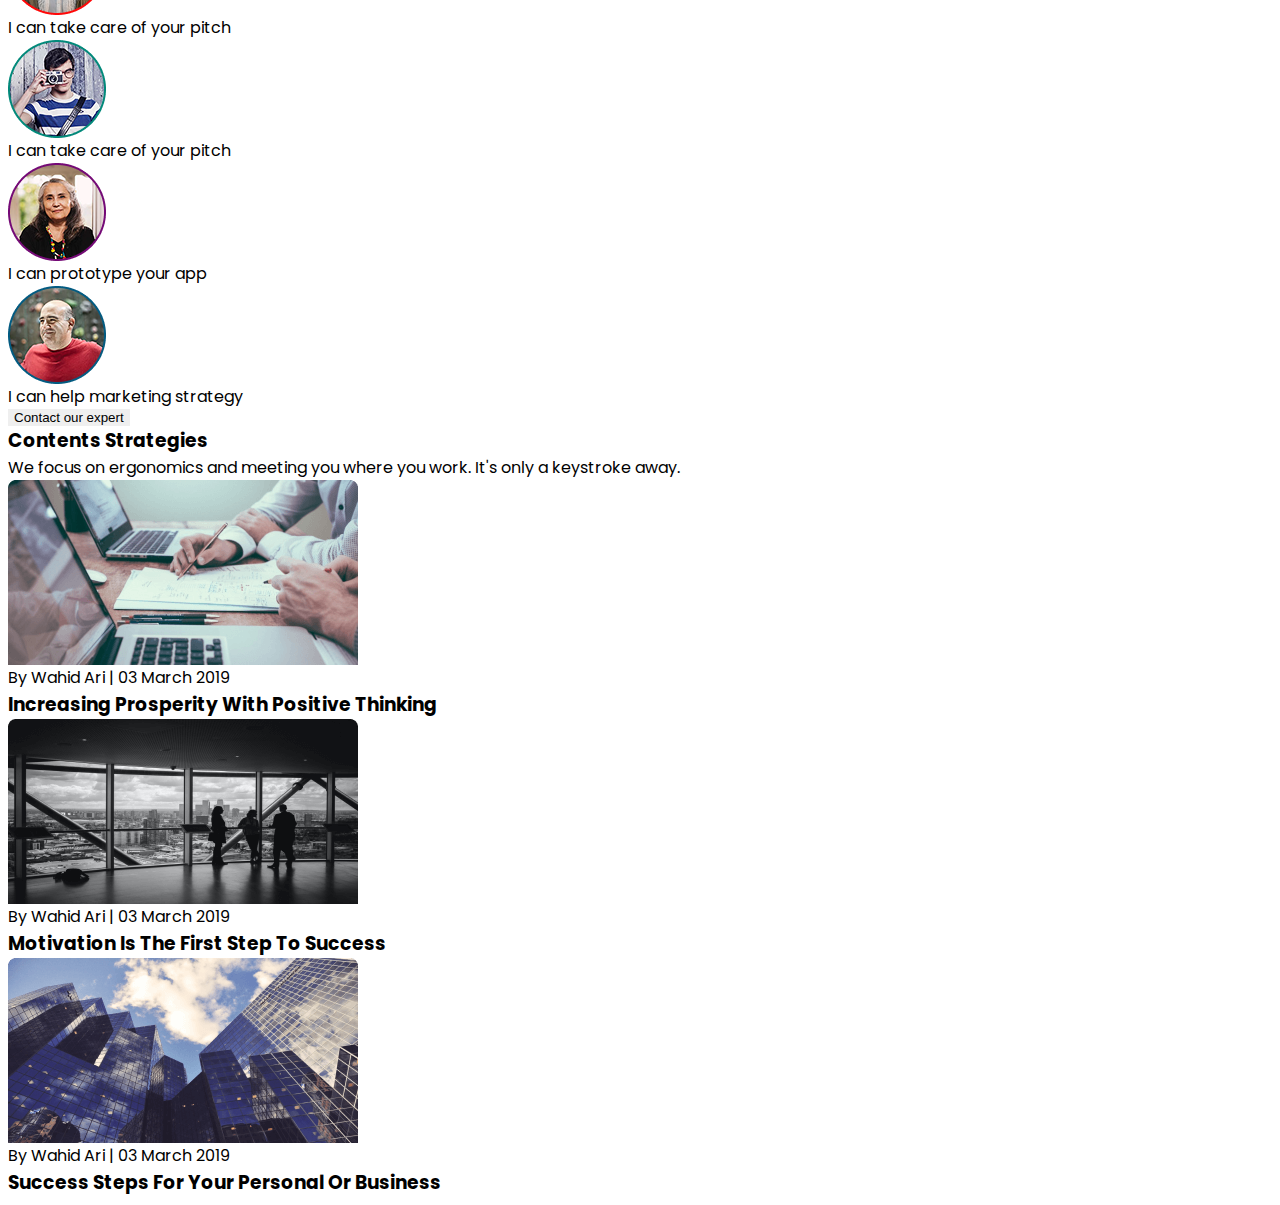
==== commit 46c3b8c9: "commit message" ====
--- a/index.html
+++ b/index.html
@@ -63,7 +63,7 @@
           Tools, tutorials, design and innovation experts, all in one place! The
           most intuitive way to imagine your next user experience.
         </p> 
-        <ul>
+        <ul class="button-work">
           <li class="list-btn-w"><button type="button" class="list-btn-work">Get started</button></li>
           <li class="list-btn-w"><button type="button" class="list-btn-work-two">Watch the Video</button></li>
         </ul>
@@ -71,31 +71,33 @@
         <img src="./images/hero-img.png" alt="people" />
       </section>
     </main>
-    <section>
-      <h2>Product was Built Specifically for You</h2>
-      <ul>
-        <li>
+    <section class="product">
+      
+      <h2 class="product-header">Product was Built Specifically for You</h2>
+    
+      <ul class="product-list">
+        <li class="product-list-item">
           <img src="./images/icon-1.png" alt="" />
           <h3>First click tests</h3>
           <p>While most people enjoy casino gambling,</p>
         </li>
-        <li>
+        <li class="product-list-item">
           <img src="./images/icon-2.png" alt="" />
           <h3>Design surveys</h3>
           <p>Sports betting, lottery and bingo playing for the fun</p>
         </li>
-        <li>
+        <li class="product-list-item">
           <img src="./images/icon-3.png" alt="" />
           <h3>Preference tests</h3>
           <p>The Myspace page defines the individual.</p>
         </li>
-        <li>
+        <li class="product-list-item">
           <img src="./images/icon-4.png" alt="" />
           <h3>Five second tests</h3>
           <p>Personal choices and the overall personality of the person.</p>
         </li>
       </ul>
-      <button>SIGN UP NOW</button>
+      <button class="product-button">SIGN UP NOW</button>
     </section>
     <section>
         <h3>Effortless Validation for</h3>
--- a/css/styles.css
+++ b/css/styles.css
@@ -114,12 +114,25 @@
 }
 
 .work {
+  display: flex;
+  margin-bottom: 100px;
 }
 
 .work-work {
   width: 465px;
   height: 331px;
+  padding-top: 112px;
+  padding-bottom: 112px;
+  gap: 35px;
 }
+.button-work {
+  display: flex;
+  align-items: center;
+  gap: 30px;
+  padding-top: 45px;
+  padding-bottom: 112px;
+}
+
 .hero-work {
   font-weight: 700;
   font-size: 40px;
@@ -156,3 +169,27 @@
   text-decoration-skip-ink: none;
   color: #02897a;
 }
+
+.product {
+  display: flex;
+  align-items: center;
+}
+
+.product-header {
+  font-weight: 700;
+  font-size: 32px;
+  text-align: center;
+  color: #22343d;
+  text-align: center;
+}
+.product-list {
+  display: flex;
+  flex-wrap: wrap;
+  justify-content: center;
+  gap: 24px;
+  margin: 0px auto;
+}
+.product-list-item {
+}
+.product-button {
+}
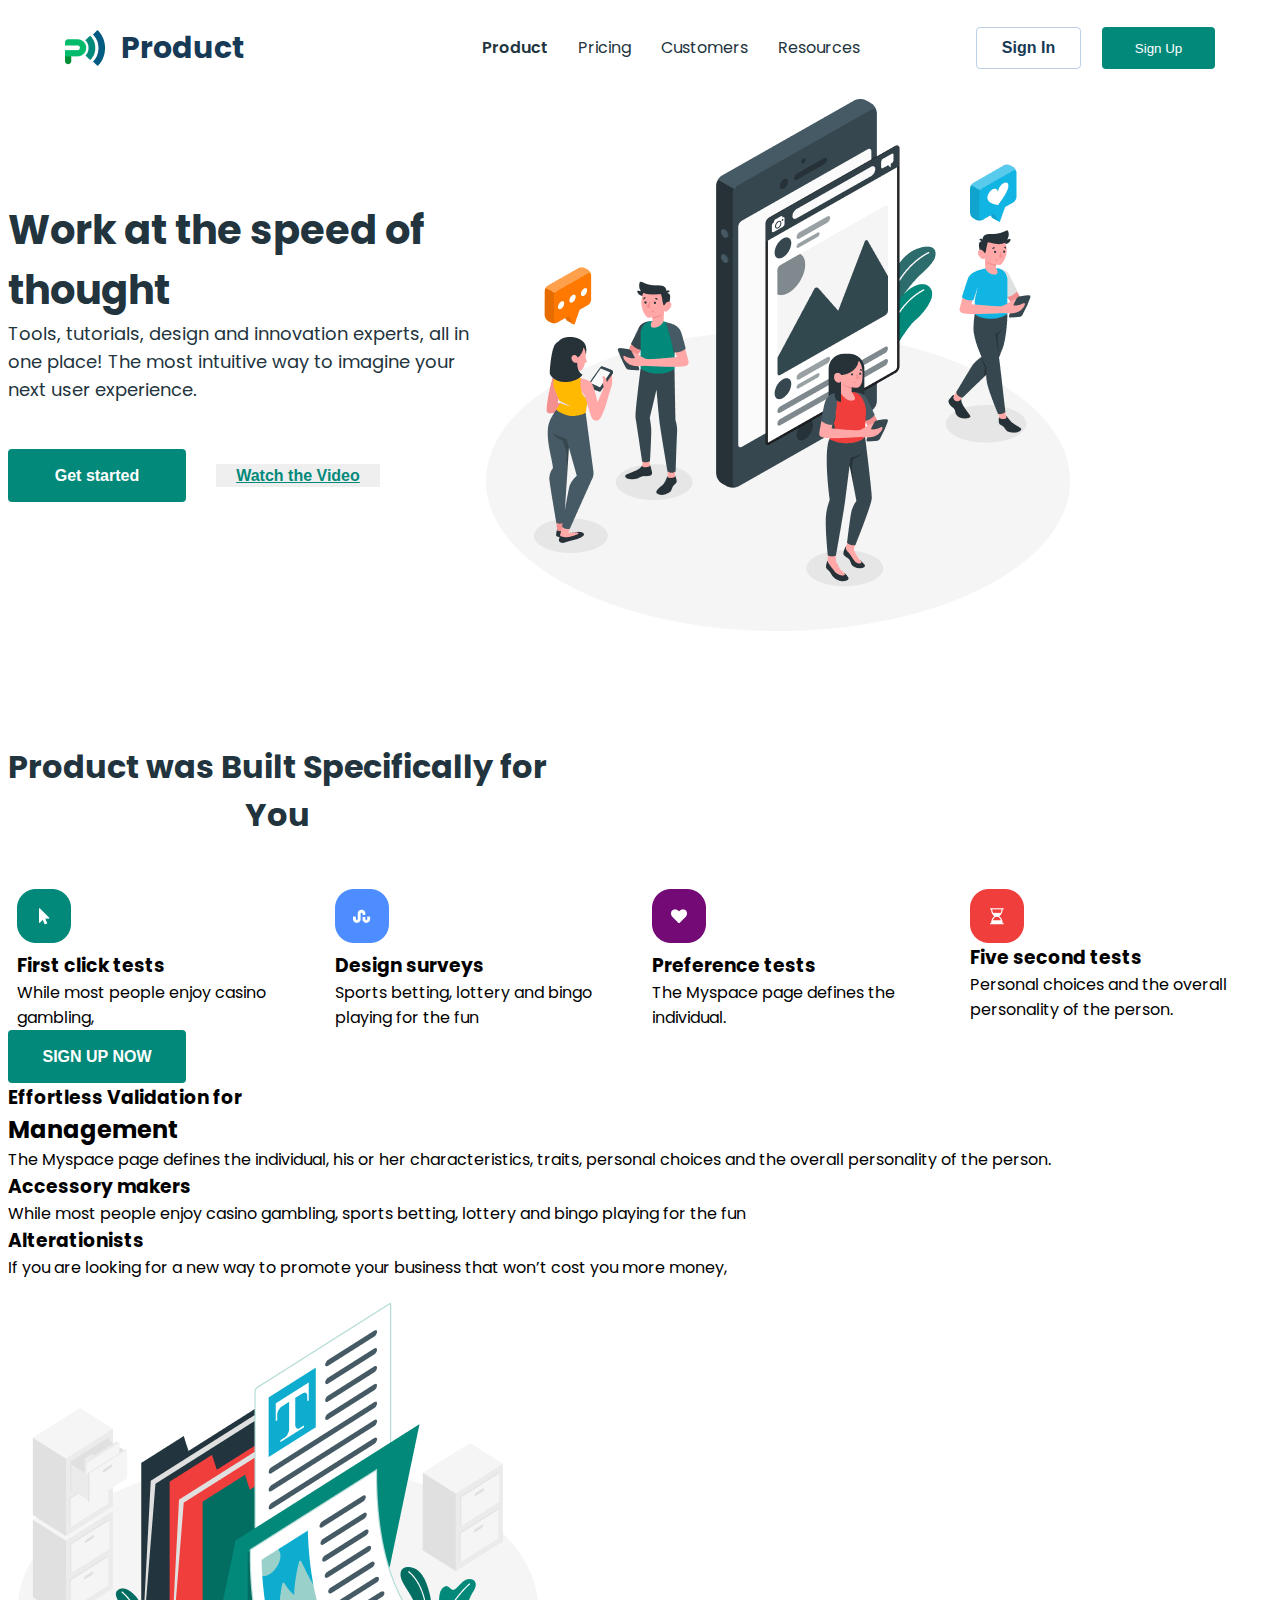
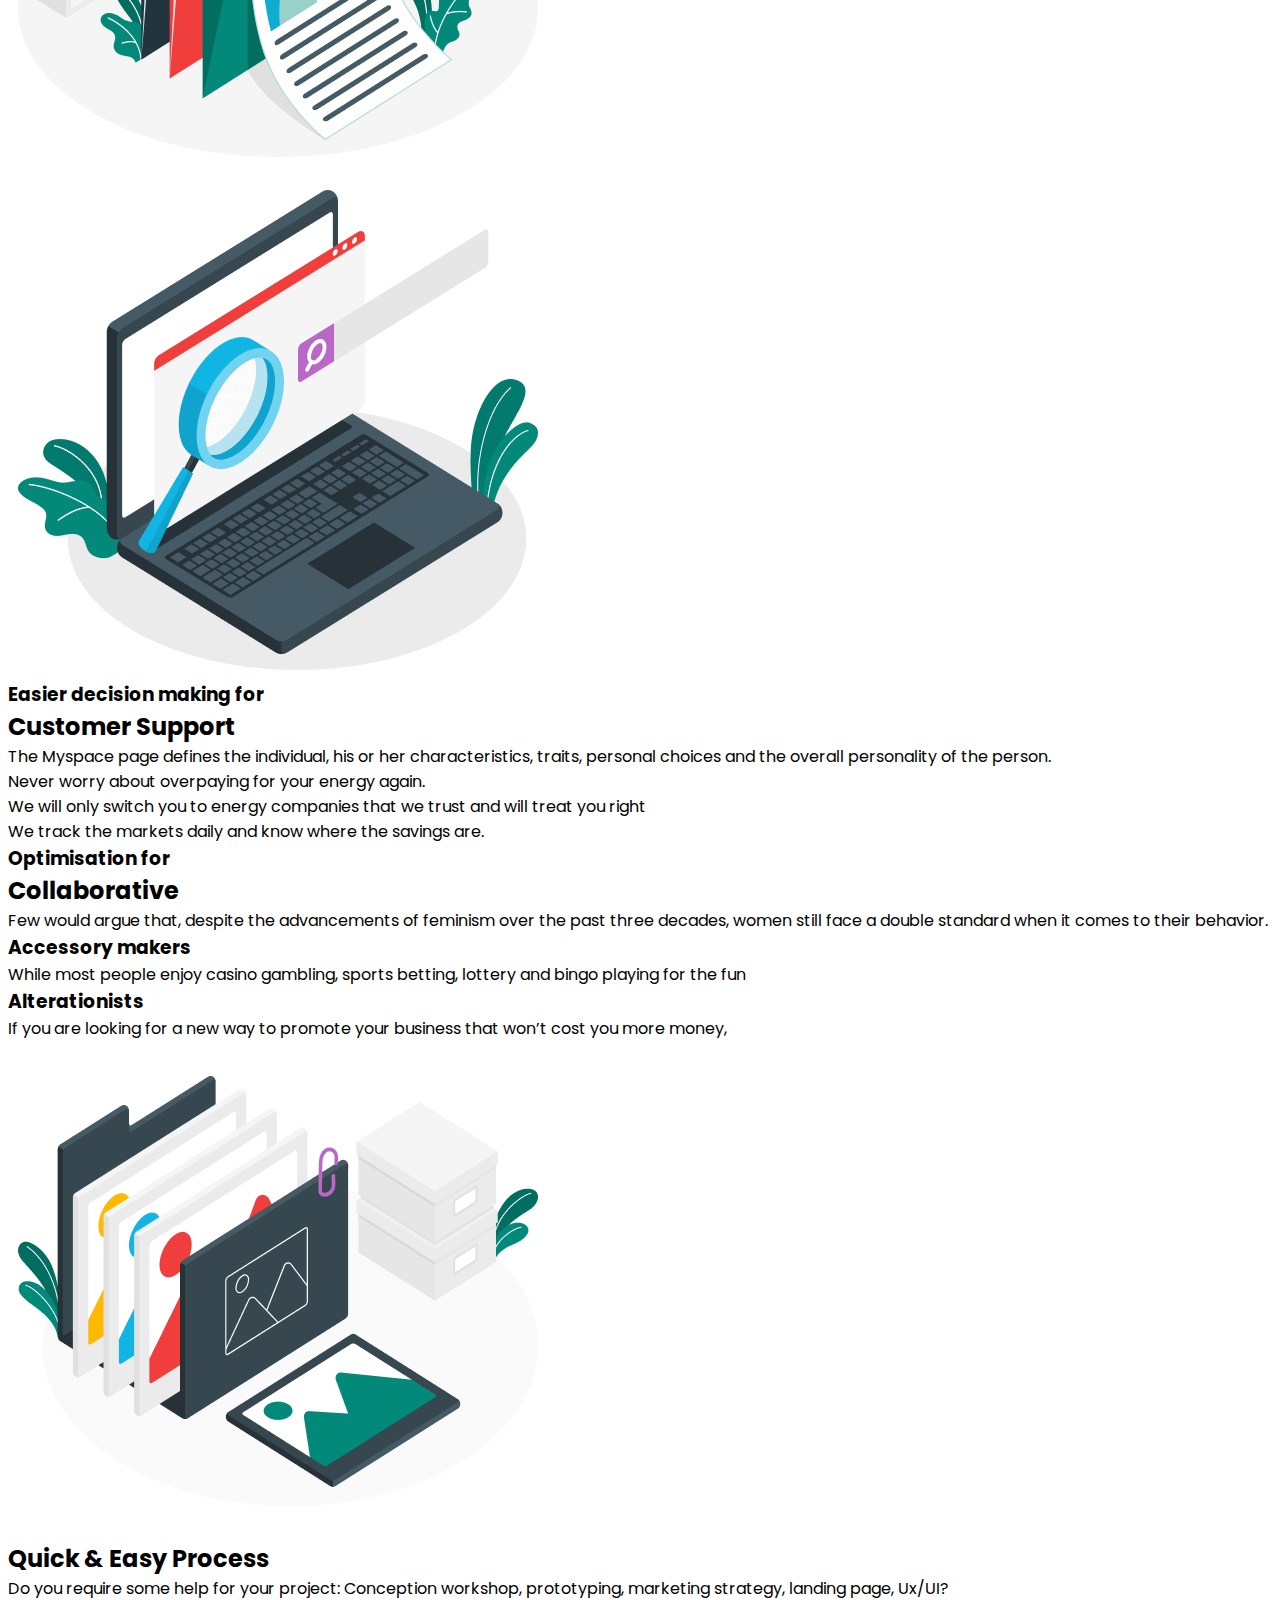
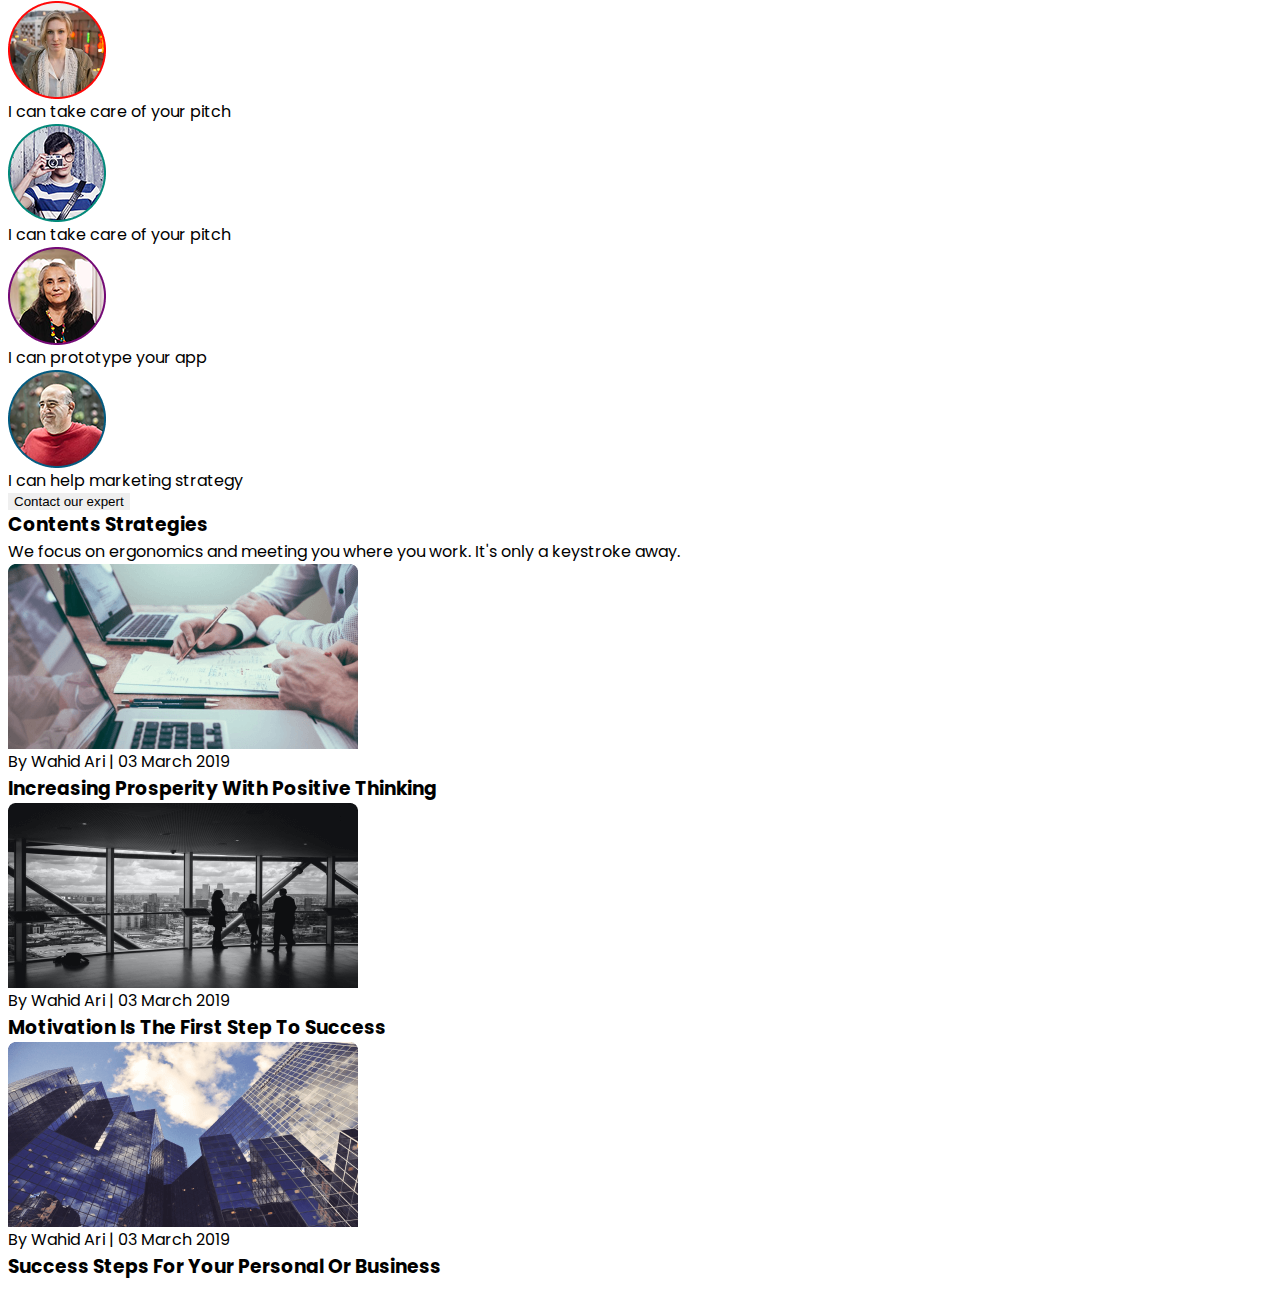
==== commit 190908cc: "commit message" ====
--- a/index.html
+++ b/index.html
@@ -41,7 +41,7 @@
             <a class="nav-item-link" href="./customers.html">Customers</a>
           </li>
           <li class="nav-list-item">
-            <a class="nav-item-link" href="">Resources</a>
+            <a class="nav-item-link" href="./resources.html">Resources</a>
           </li>
         </ul>
       </nav>
--- a/css/styles.css
+++ b/css/styles.css
@@ -171,7 +171,6 @@
 }
 
 .product {
-  display: flex;
   align-items: center;
 }
 
@@ -181,6 +180,9 @@
   text-align: center;
   color: #22343d;
   text-align: center;
+  padding-bottom: 50px;
+  width: 539px;
+  height: 96px;
 }
 .product-list {
   display: flex;
@@ -190,6 +192,80 @@
   margin: 0px auto;
 }
 .product-list-item {
+  width: calc((100% - 90px) / 4);
 }
 .product-button {
-}
+  border-radius: 4px;
+  width: 178px;
+  height: 53px;
+  background: #02897a;
+  text-align: center;
+  color: #fff;
+  font-weight: 700;
+  font-size: 16px;
+  display: block;
+}
+
+.business {
+  display: flex;
+  margin-bottom: 100px;
+}
+
+.great-business {
+  width: 465px;
+  height: 331px;
+  padding-top: 112px;
+  padding-bottom: 112px;
+  gap: 35px;
+}
+
+.business-header {
+  font-weight: 700;
+  font-size: 40px;
+  line-height: 1.5;
+  color: #22343d;
+}
+
+.business-text {
+  font-weight: 400;
+  font-size: 18px;
+  line-height: 1.55556;
+  color: #22343d;
+}
+
+.business-list {
+}
+.business-list-item {
+}
+.business-form {
+  border: 1px solid #eaeaea;
+  border-radius: 100px;
+  width: 469px;
+  height: 66px;
+  display: flex;
+  justify-content: space-between;
+  align-items: center;
+  padding: 8px;
+}
+.business-label {
+}
+.business-input {
+  border: none;
+}
+
+.business-input::placeholder {
+  font-weight: 400;
+  font-size: 16px;
+  line-height: 1;
+  letter-spacing: -0.03em;
+  color: #22343d;
+}
+
+.business-button {
+  gap: 10px;
+  border-radius: 100px;
+
+  width: 117px;
+  height: 50px;
+  background: #02897a;
+}
